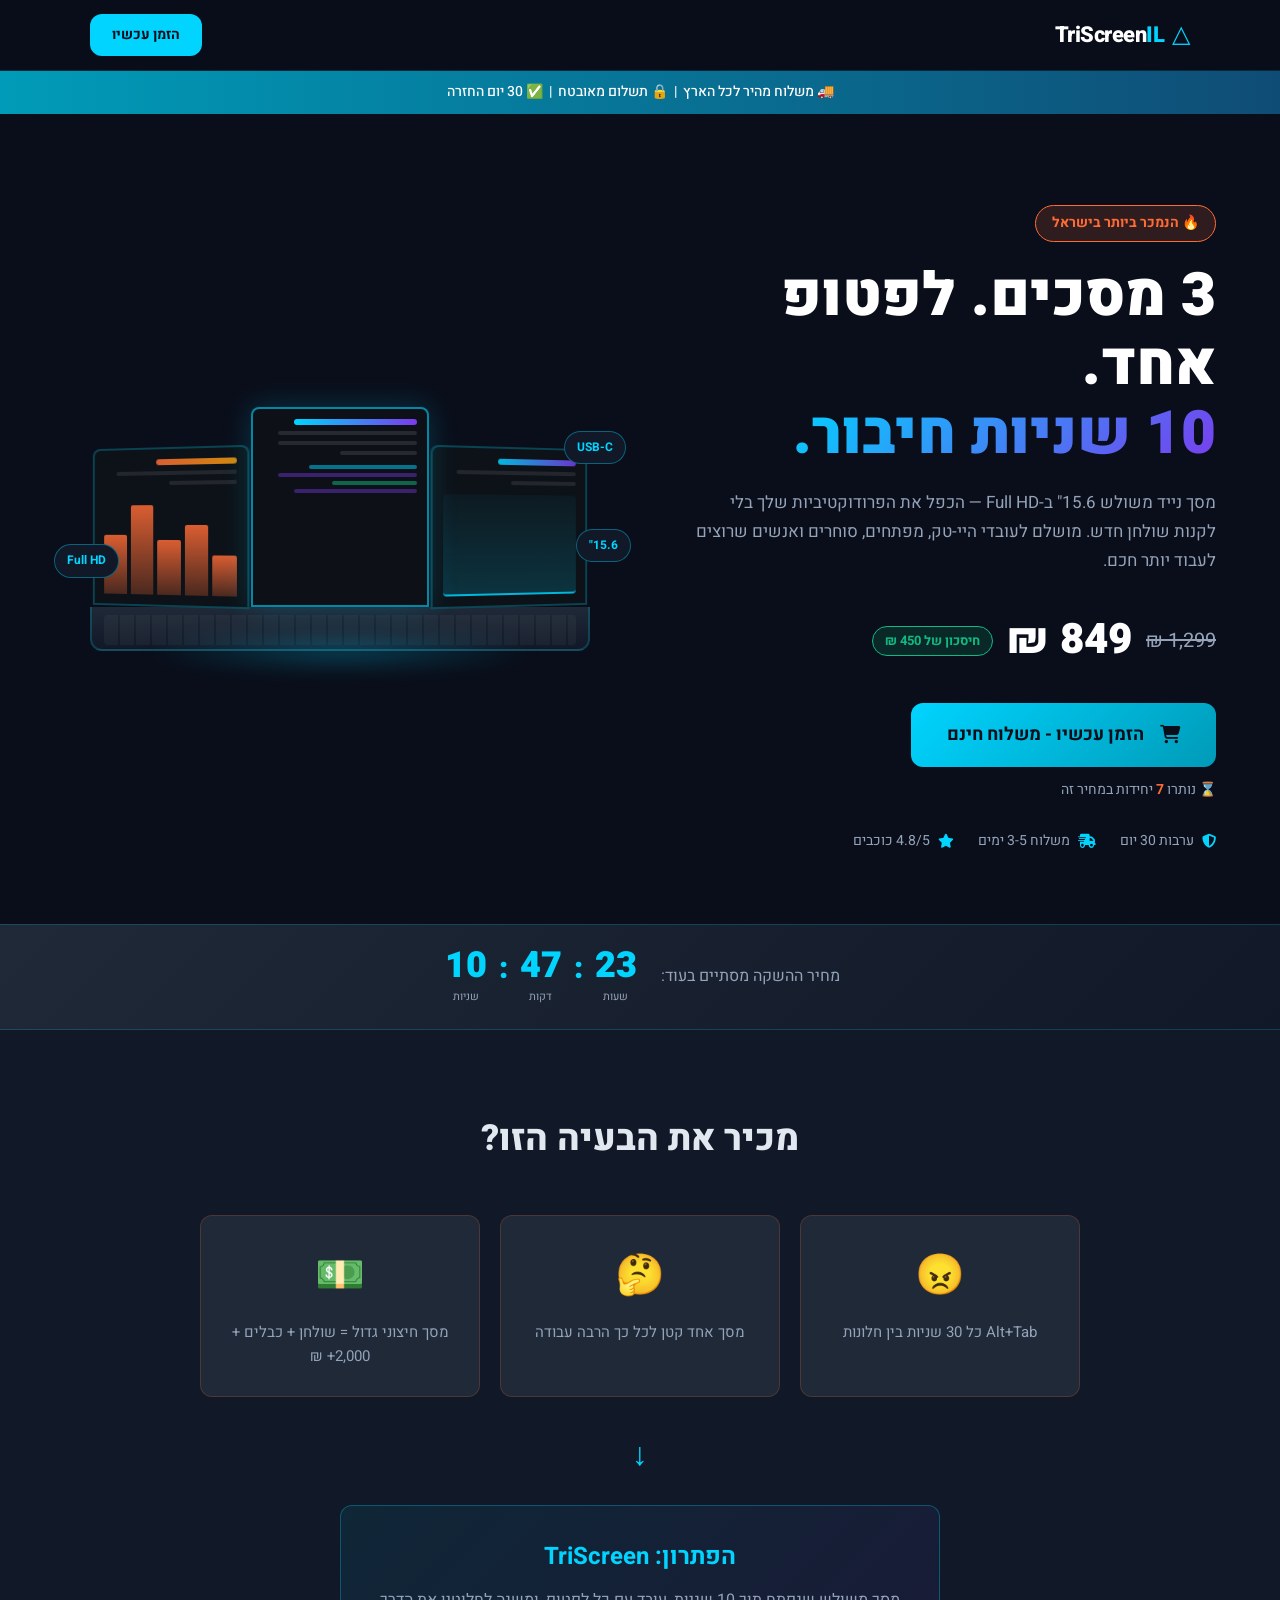
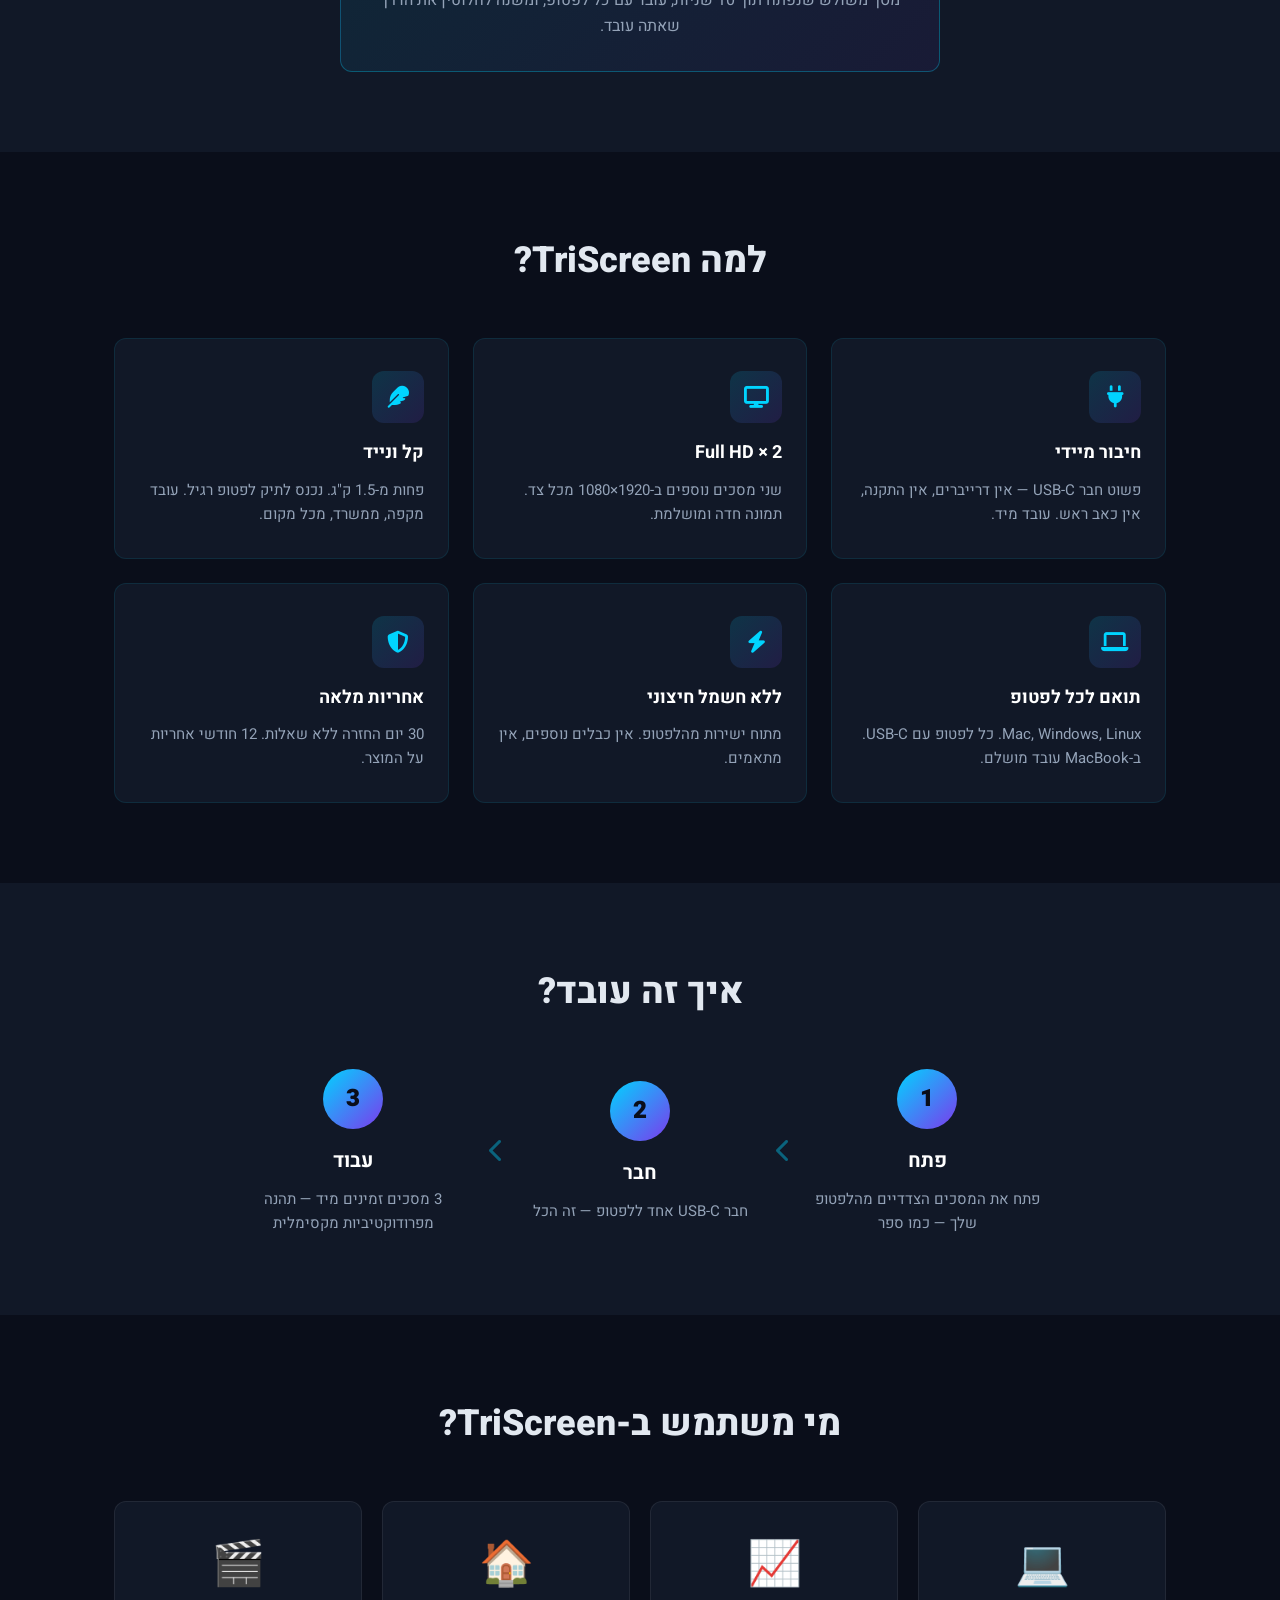
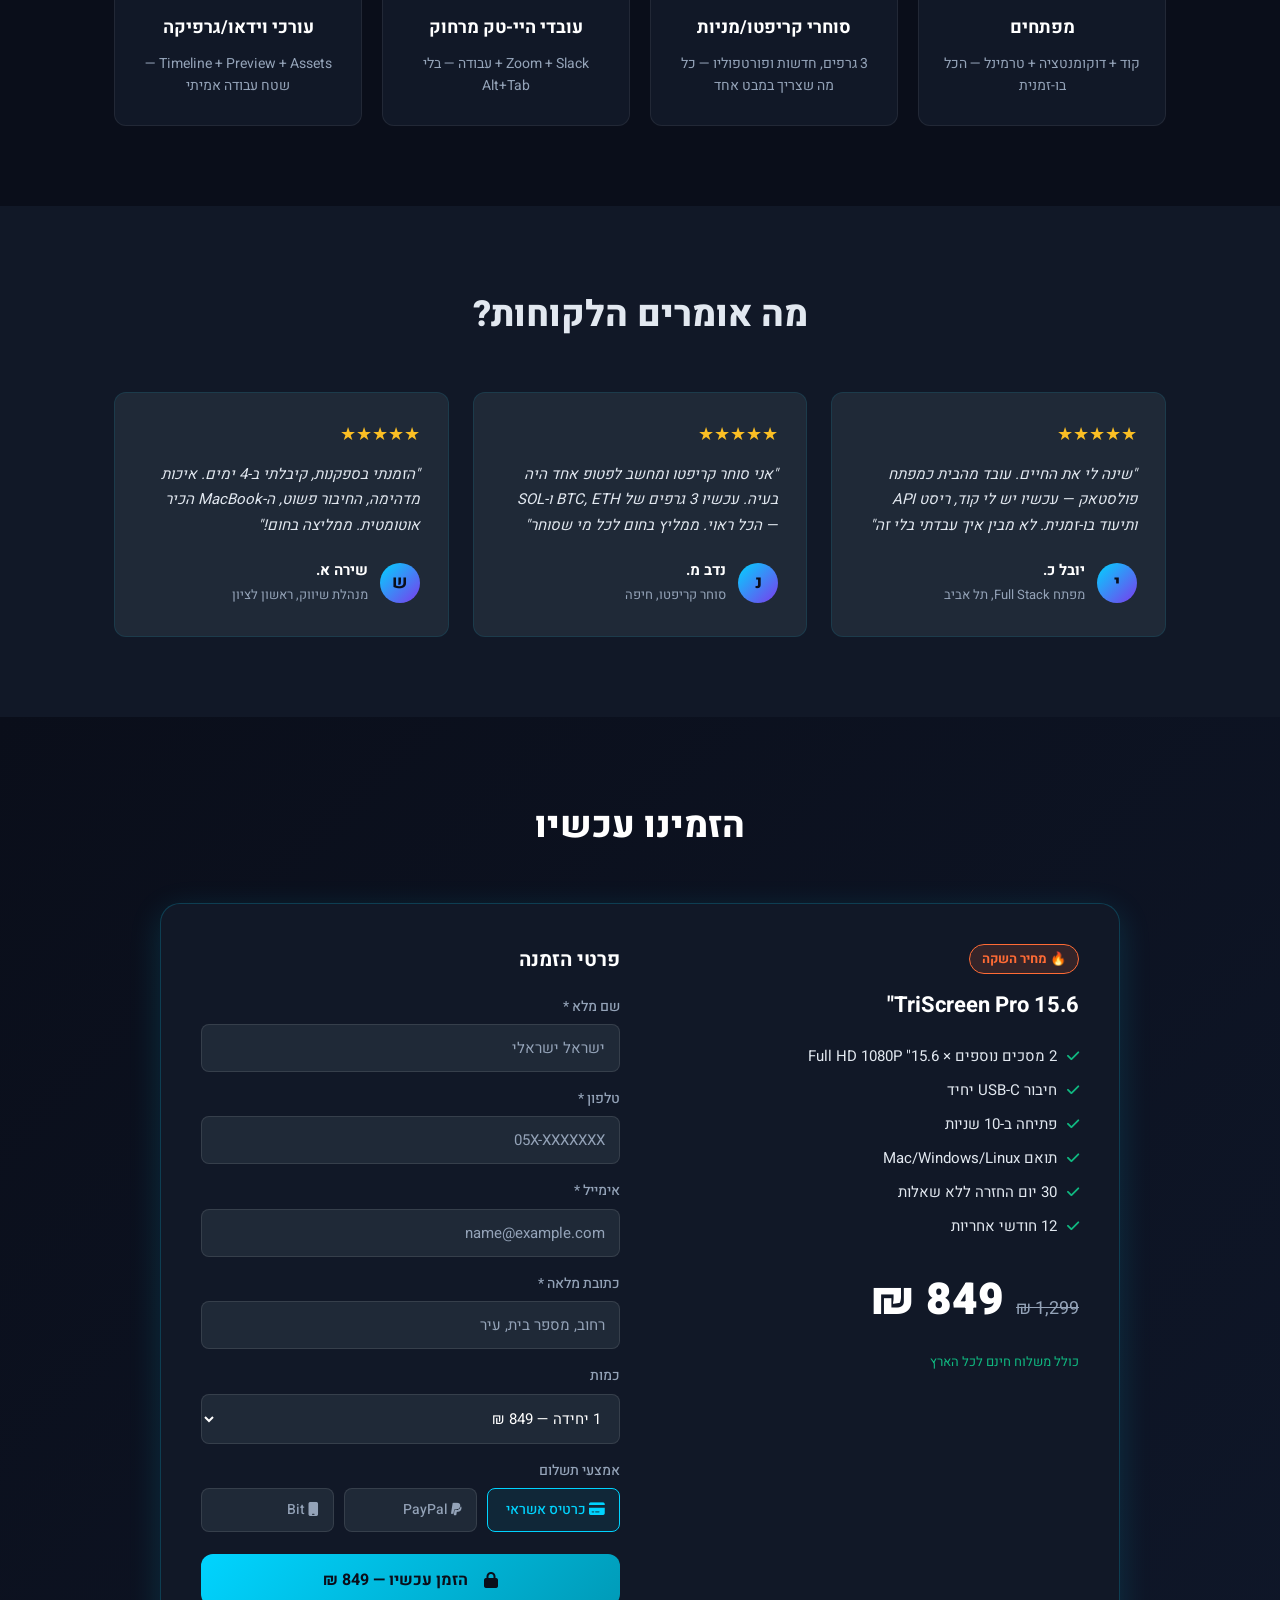
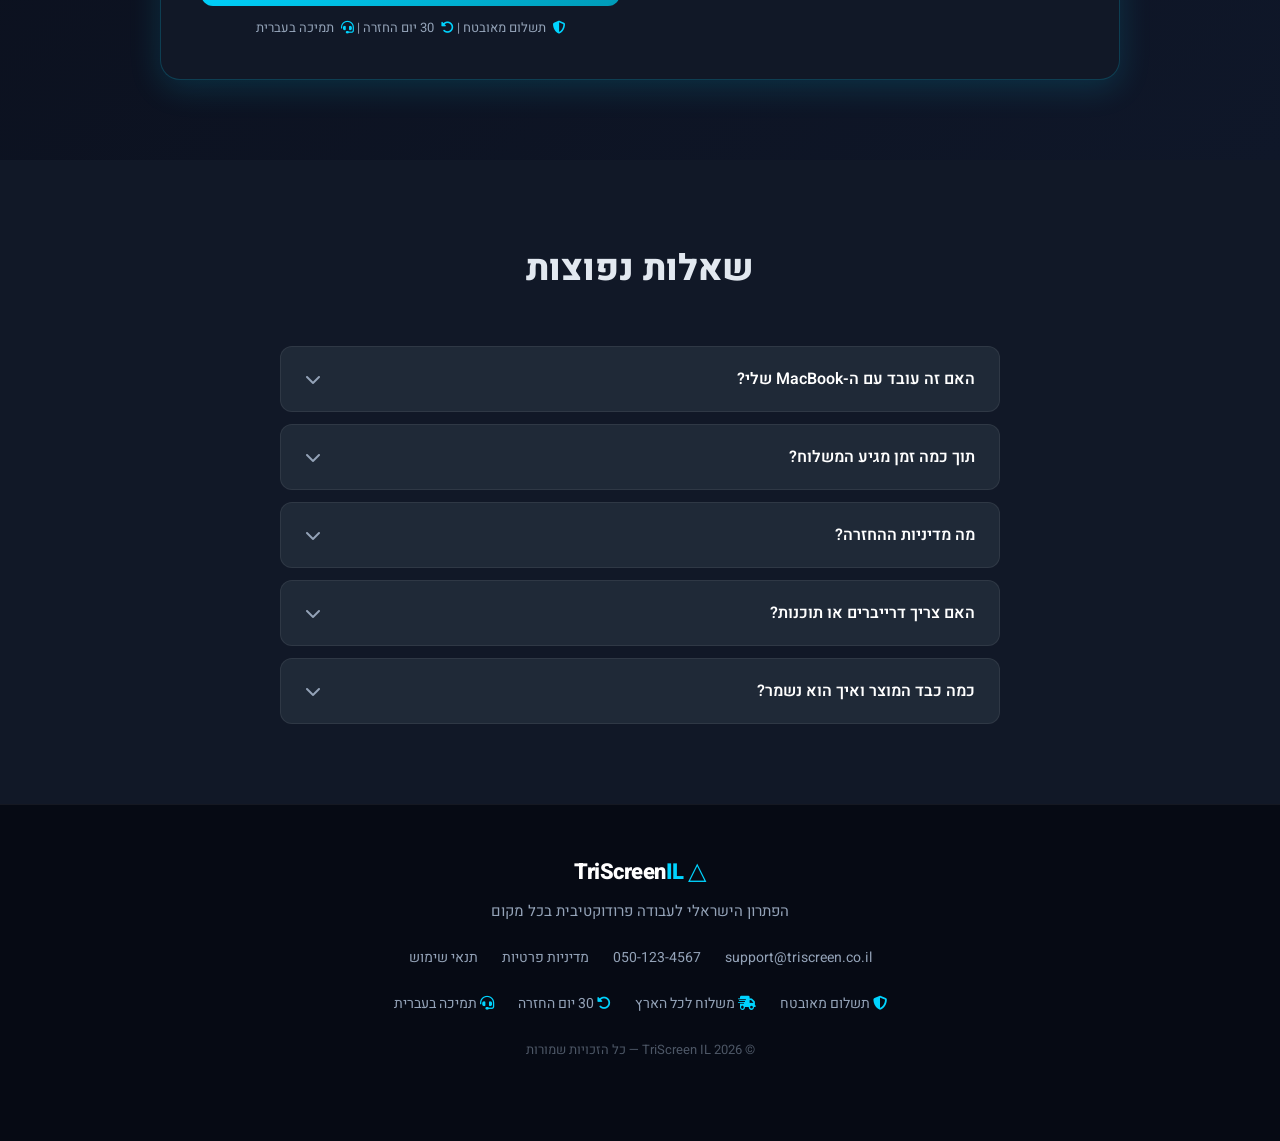
==== store.html @ 678bb95e "Add TriScreen IL - full Hebrew dropshipping store Complete RTL Hebrew landing page for Triple Screen" ====
<!DOCTYPE html>
<html lang="he" dir="rtl">

<head>
  <meta charset="UTF-8" />
  <meta name="viewport" content="width=device-width, initial-scale=1.0" />
  <title>TriScreen IL | מסך משולש נייד לעבודה</title>
  <meta name="description" content="מסך נייד משולש ללפטופ - הכפל את הפרודוקטיביות שלך. חיבור USB-C ב-10 שניות. משלוח מהיר לכל הארץ." />
  <link rel="preconnect" href="https://fonts.googleapis.com" />
  <link rel="preconnect" href="https://fonts.gstatic.com" crossorigin />
  <link href="https://fonts.googleapis.com/css2?family=Heebo:wght@300;400;500;700;800;900&display=swap" rel="stylesheet" />
  <link rel="stylesheet" href="https://cdnjs.cloudflare.com/ajax/libs/font-awesome/6.5.0/css/all.min.css" />
  <link rel="stylesheet" href="store.css" />
</head>

<body>

  <!-- STICKY HEADER -->
  <header class="site-header" id="siteHeader">
    <div class="header-inner">
      <div class="header-logo">
        <span class="logo-icon">&#9651;</span>
        <span class="logo-text">TriScreen<span class="logo-il">IL</span></span>
      </div>
      <a href="#order" class="btn btn-header">הזמן עכשיו</a>
    </div>
  </header>

  <!-- ANNOUNCEMENT BAR -->
  <div class="announcement-bar">
    <span>&#128666;</span>&nbsp;משלוח מהיר לכל הארץ &nbsp;|&nbsp; <span>&#128274;</span>&nbsp;תשלום מאובטח &nbsp;|&nbsp; <span>&#9989;</span>&nbsp;30 יום החזרה
  </div>

  <!-- HERO SECTION -->
  <section class="hero">
    <div class="hero-content">
      <div class="hero-badge">&#128293; הנמכר ביותר בישראל</div>
      <h1 class="hero-title">
        3 מסכים. לפטופ אחד.<br />
        <span class="hero-highlight">10 שניות חיבור.</span>
      </h1>
      <p class="hero-subtitle">
        מסך נייד משולש 15.6" ב-Full HD — הכפל את הפרודוקטיביות שלך בלי לקנות שולחן חדש.
        מושלם לעובדי היי-טק, מפתחים, סוחרים ואנשים שרוצים לעבוד יותר חכם.
      </p>

      <div class="hero-price-box">
        <div class="price-original">1,299 ₪</div>
        <div class="price-current">849 ₪</div>
        <div class="price-badge">חיסכון של 450 ₪</div>
      </div>

      <div class="hero-cta">
        <a href="#order" class="btn btn-primary btn-lg pulse">
          <i class="fa fa-cart-shopping"></i>&nbsp; הזמן עכשיו - משלוח חינם
        </a>
        <p class="cta-sub">&#8987; נותרו <strong id="stockCount">7</strong> יחידות במחיר זה</p>
      </div>

      <div class="hero-trust">
        <div class="trust-item"><i class="fa fa-shield-halved"></i> ערבות 30 יום</div>
        <div class="trust-item"><i class="fa fa-truck-fast"></i> משלוח 3-5 ימים</div>
        <div class="trust-item"><i class="fa fa-star"></i> 4.8/5 כוכבים</div>
      </div>
    </div>

    <div class="hero-visual">
      <div class="product-mockup">
        <div class="screen-container">
          <div class="screen screen-left">
            <div class="screen-content">
              <div class="screen-bar"></div>
              <div class="screen-line"></div>
              <div class="screen-line short"></div>
              <div class="screen-chart"></div>
            </div>
          </div>
          <div class="screen screen-center main-screen">
            <div class="screen-content">
              <div class="screen-bar main"></div>
              <div class="screen-line"></div>
              <div class="screen-line"></div>
              <div class="screen-line short"></div>
              <div class="screen-code">
                <div class="code-line c1"></div>
                <div class="code-line c2"></div>
                <div class="code-line c3"></div>
                <div class="code-line c4"></div>
              </div>
            </div>
          </div>
          <div class="screen screen-right">
            <div class="screen-content">
              <div class="screen-bar accent"></div>
              <div class="screen-line"></div>
              <div class="screen-line short"></div>
              <div class="screen-stats">
                <div class="stat-bar" style="height:40%"></div>
                <div class="stat-bar" style="height:70%"></div>
                <div class="stat-bar" style="height:55%"></div>
                <div class="stat-bar" style="height:90%"></div>
                <div class="stat-bar" style="height:60%"></div>
              </div>
            </div>
          </div>
        </div>
        <div class="laptop-base">
          <div class="laptop-keyboard"></div>
        </div>
        <div class="product-glow"></div>
      </div>
      <div class="floating-badge fb1">USB-C</div>
      <div class="floating-badge fb2">Full HD</div>
      <div class="floating-badge fb3">15.6"</div>
    </div>
  </section>

  <!-- COUNTDOWN TIMER -->
  <div class="countdown-banner">
    <div class="countdown-inner">
      <span class="countdown-label">מחיר ההשקה מסתיים בעוד:</span>
      <div class="countdown-timer">
        <div class="time-block"><span id="cdHours">23</span><small>שעות</small></div>
        <div class="time-sep">:</div>
        <div class="time-block"><span id="cdMinutes">47</span><small>דקות</small></div>
        <div class="time-sep">:</div>
        <div class="time-block"><span id="cdSeconds">12</span><small>שניות</small></div>
      </div>
    </div>
  </div>

  <!-- PROBLEM / SOLUTION -->
  <section class="problem-section">
    <div class="container">
      <h2 class="section-title">מכיר את הבעיה הזו?</h2>
      <div class="problems-grid">
        <div class="problem-card">
          <div class="problem-icon">&#128544;</div>
          <p>Alt+Tab כל 30 שניות בין חלונות</p>
        </div>
        <div class="problem-card">
          <div class="problem-icon">&#129300;</div>
          <p>מסך אחד קטן לכל כך הרבה עבודה</p>
        </div>
        <div class="problem-card">
          <div class="problem-icon">&#128181;</div>
          <p>מסך חיצוני גדול = שולחן + כבלים + 2,000+ ₪</p>
        </div>
      </div>
      <div class="solution-arrow">&#8595;</div>
      <div class="solution-box">
        <h3>הפתרון: TriScreen</h3>
        <p>מסך משולש שנפתח תוך 10 שניות, עובד עם כל לפטופ, ומשנה לחלוטין את הדרך שאתה עובד.</p>
      </div>
    </div>
  </section>

  <!-- FEATURES -->
  <section class="features-section">
    <div class="container">
      <h2 class="section-title">למה TriScreen?</h2>
      <div class="features-grid">

        <div class="feature-card">
          <div class="feature-icon"><i class="fa fa-plug"></i></div>
          <h3>חיבור מיידי</h3>
          <p>פשוט חבר USB-C — אין דרייברים, אין התקנה, אין כאב ראש. עובד מיד.</p>
        </div>

        <div class="feature-card">
          <div class="feature-icon"><i class="fa fa-display"></i></div>
          <h3>Full HD × 2</h3>
          <p>שני מסכים נוספים ב-1920×1080 מכל צד. תמונה חדה ומושלמת.</p>
        </div>

        <div class="feature-card">
          <div class="feature-icon"><i class="fa fa-feather"></i></div>
          <h3>קל ונייד</h3>
          <p>פחות מ-1.5 ק"ג. נכנס לתיק לפטופ רגיל. עובד מקפה, ממשרד, מכל מקום.</p>
        </div>

        <div class="feature-card">
          <div class="feature-icon"><i class="fa fa-laptop"></i></div>
          <h3>תואם לכל לפטופ</h3>
          <p>Mac, Windows, Linux. כל לפטופ עם USB-C. ב-MacBook עובד מושלם.</p>
        </div>

        <div class="feature-card">
          <div class="feature-icon"><i class="fa fa-bolt"></i></div>
          <h3>ללא חשמל חיצוני</h3>
          <p>מתוח ישירות מהלפטופ. אין כבלים נוספים, אין מתאמים.</p>
        </div>

        <div class="feature-card">
          <div class="feature-icon"><i class="fa fa-shield-halved"></i></div>
          <h3>אחריות מלאה</h3>
          <p>30 יום החזרה ללא שאלות. 12 חודשי אחריות על המוצר.</p>
        </div>

      </div>
    </div>
  </section>

  <!-- HOW IT WORKS -->
  <section class="how-section">
    <div class="container">
      <h2 class="section-title">איך זה עובד?</h2>
      <div class="steps-row">
        <div class="step">
          <div class="step-number">1</div>
          <h3>פתח</h3>
          <p>פתח את המסכים הצדדיים מהלפטופ שלך — כמו ספר</p>
        </div>
        <div class="step-arrow"><i class="fa fa-chevron-left"></i></div>
        <div class="step">
          <div class="step-number">2</div>
          <h3>חבר</h3>
          <p>חבר USB-C אחד ללפטופ — זה הכל</p>
        </div>
        <div class="step-arrow"><i class="fa fa-chevron-left"></i></div>
        <div class="step">
          <div class="step-number">3</div>
          <h3>עבוד</h3>
          <p>3 מסכים זמינים מיד — תהנה מפרודוקטיביות מקסימלית</p>
        </div>
      </div>
    </div>
  </section>

  <!-- USE CASES -->
  <section class="usecases-section">
    <div class="container">
      <h2 class="section-title">מי משתמש ב-TriScreen?</h2>
      <div class="usecases-grid">
        <div class="usecase-card">
          <div class="usecase-emoji">&#128187;</div>
          <h3>מפתחים</h3>
          <p>קוד + דוקומנטציה + טרמינל — הכל בו-זמנית</p>
        </div>
        <div class="usecase-card">
          <div class="usecase-emoji">&#128200;</div>
          <h3>סוחרי קריפטו/מניות</h3>
          <p>3 גרפים, חדשות ופורטפוליו — כל מה שצריך במבט אחד</p>
        </div>
        <div class="usecase-card">
          <div class="usecase-emoji">&#127968;</div>
          <h3>עובדי היי-טק מרחוק</h3>
          <p>Zoom + Slack + עבודה — בלי Alt+Tab</p>
        </div>
        <div class="usecase-card">
          <div class="usecase-emoji">&#127916;</div>
          <h3>עורכי וידאו/גרפיקה</h3>
          <p>Timeline + Preview + Assets — שטח עבודה אמיתי</p>
        </div>
      </div>
    </div>
  </section>

  <!-- REVIEWS -->
  <section class="reviews-section">
    <div class="container">
      <h2 class="section-title">מה אומרים הלקוחות?</h2>
      <div class="reviews-grid">

        <div class="review-card">
          <div class="review-stars">&#9733;&#9733;&#9733;&#9733;&#9733;</div>
          <p class="review-text">"שינה לי את החיים. עובד מהבית כמפתח פולסטאק — עכשיו יש לי קוד, ריסט API ותיעוד בו-זמנית. לא מבין איך עבדתי בלי זה"</p>
          <div class="review-author">
            <div class="review-avatar">י</div>
            <div>
              <strong>יובל כ.</strong>
              <span>מפתח Full Stack, תל אביב</span>
            </div>
          </div>
        </div>

        <div class="review-card">
          <div class="review-stars">&#9733;&#9733;&#9733;&#9733;&#9733;</div>
          <p class="review-text">"אני סוחר קריפטו ומחשב לפטופ אחד היה בעיה. עכשיו 3 גרפים של BTC, ETH ו-SOL — הכל ראוי. ממליץ בחום לכל מי שסוחר"</p>
          <div class="review-author">
            <div class="review-avatar">נ</div>
            <div>
              <strong>נדב מ.</strong>
              <span>סוחר קריפטו, חיפה</span>
            </div>
          </div>
        </div>

        <div class="review-card">
          <div class="review-stars">&#9733;&#9733;&#9733;&#9733;&#9733;</div>
          <p class="review-text">"הזמנתי בספקנות, קיבלתי ב-4 ימים. איכות מדהימה, החיבור פשוט, ה-MacBook הכיר אוטומטית. ממליצה בחום!"</p>
          <div class="review-author">
            <div class="review-avatar">ש</div>
            <div>
              <strong>שירה א.</strong>
              <span>מנהלת שיווק, ראשון לציון</span>
            </div>
          </div>
        </div>

      </div>
    </div>
  </section>

  <!-- ORDER SECTION -->
  <section class="order-section" id="order">
    <div class="container">
      <h2 class="section-title light">הזמינו עכשיו</h2>

      <div class="order-box">
        <div class="order-product-info">
          <div class="order-badge">&#128293; מחיר השקה</div>
          <h3>TriScreen Pro 15.6"</h3>
          <ul class="order-features-list">
            <li><i class="fa fa-check"></i> 2 מסכים נוספים × 15.6" Full HD 1080P</li>
            <li><i class="fa fa-check"></i> חיבור USB-C יחיד</li>
            <li><i class="fa fa-check"></i> פתיחה ב-10 שניות</li>
            <li><i class="fa fa-check"></i> תואם Mac/Windows/Linux</li>
            <li><i class="fa fa-check"></i> 30 יום החזרה ללא שאלות</li>
            <li><i class="fa fa-check"></i> 12 חודשי אחריות</li>
          </ul>
          <div class="order-pricing">
            <div class="order-price-old">1,299 ₪</div>
            <div class="order-price-new">849 ₪</div>
            <div class="order-price-note">כולל משלוח חינם לכל הארץ</div>
          </div>
        </div>

        <form class="order-form" id="orderForm" onsubmit="submitOrder(event)">
          <h3>פרטי הזמנה</h3>

          <div class="form-group">
            <label>שם מלא *</label>
            <input type="text" id="fullName" placeholder="ישראל ישראלי" required />
          </div>

          <div class="form-group">
            <label>טלפון *</label>
            <input type="tel" id="phone" placeholder="05X-XXXXXXX" required />
          </div>

          <div class="form-group">
            <label>אימייל *</label>
            <input type="email" id="email" placeholder="name@example.com" required />
          </div>

          <div class="form-group">
            <label>כתובת מלאה *</label>
            <input type="text" id="address" placeholder="רחוב, מספר בית, עיר" required />
          </div>

          <div class="form-group">
            <label>כמות</label>
            <select id="quantity">
              <option value="1">1 יחידה — 849 ₪</option>
              <option value="2">2 יחידות — 1,598 ₪ (חיסכון נוסף!)</option>
            </select>
          </div>

          <div class="form-group">
            <label>אמצעי תשלום</label>
            <div class="payment-options">
              <label class="pay-option">
                <input type="radio" name="payment" value="card" checked />
                <i class="fa fa-credit-card"></i> כרטיס אשראי
              </label>
              <label class="pay-option">
                <input type="radio" name="payment" value="paypal" />
                <i class="fa-brands fa-paypal"></i> PayPal
              </label>
              <label class="pay-option">
                <input type="radio" name="payment" value="bit" />
                <i class="fa fa-mobile"></i> Bit
              </label>
            </div>
          </div>

          <button type="submit" class="btn btn-primary btn-full pulse">
            <i class="fa fa-lock"></i>&nbsp; הזמן עכשיו — 849 ₪
          </button>

          <p class="form-note">
            <i class="fa fa-shield-halved"></i> תשלום מאובטח |
            <i class="fa fa-rotate-left"></i> 30 יום החזרה |
            <i class="fa fa-headset"></i> תמיכה בעברית
          </p>
        </form>
      </div>
    </div>
  </section>

  <!-- SUCCESS MODAL -->
  <div class="modal-overlay" id="successModal">
    <div class="modal-box">
      <div class="modal-icon">&#10003;</div>
      <h2>ההזמנה התקבלה!</h2>
      <p>תודה! נחזור אליך תוך שעה לאישור ותיאום משלוח.</p>
      <button class="btn btn-primary" onclick="closeModal()">סגור</button>
    </div>
  </div>

  <!-- FAQ -->
  <section class="faq-section">
    <div class="container">
      <h2 class="section-title">שאלות נפוצות</h2>
      <div class="faq-list">

        <div class="faq-item">
          <button class="faq-question" onclick="toggleFaq(this)">
            האם זה עובד עם ה-MacBook שלי?
            <i class="fa fa-chevron-down"></i>
          </button>
          <div class="faq-answer">
            <p>כן! TriScreen עובד עם כל MacBook Pro/Air שיש לו חיבור USB-C/Thunderbolt. macOS מכיר אוטומטית ואין צורך בהתקנה.</p>
          </div>
        </div>

        <div class="faq-item">
          <button class="faq-question" onclick="toggleFaq(this)">
            תוך כמה זמן מגיע המשלוח?
            <i class="fa fa-chevron-down"></i>
          </button>
          <div class="faq-answer">
            <p>משלוח מהיר 3-5 ימי עסקים לכל הארץ. תקבל SMS עם מספר מעקב תוך 24 שעות מאישור ההזמנה.</p>
          </div>
        </div>

        <div class="faq-item">
          <button class="faq-question" onclick="toggleFaq(this)">
            מה מדיניות ההחזרה?
            <i class="fa fa-chevron-down"></i>
          </button>
          <div class="faq-answer">
            <p>30 יום החזרה מלאה ללא שאלות. אם לא מרוצה — תחזיר את המוצר ותקבל החזר כספי מלא.</p>
          </div>
        </div>

        <div class="faq-item">
          <button class="faq-question" onclick="toggleFaq(this)">
            האם צריך דרייברים או תוכנות?
            <i class="fa fa-chevron-down"></i>
          </button>
          <div class="faq-answer">
            <p>בכלל לא. חבר את ה-USB-C וסיימת. Windows, Mac ו-Linux מכירים אוטומטית.</p>
          </div>
        </div>

        <div class="faq-item">
          <button class="faq-question" onclick="toggleFaq(this)">
            כמה כבד המוצר ואיך הוא נשמר?
            <i class="fa fa-chevron-down"></i>
          </button>
          <div class="faq-answer">
            <p>המשקל הוא כ-1.3 ק"ג בלבד. הוא מתקפל דק ונכנס בקלות לתיק לפטופ רגיל. מגיע עם נרתיק הגנה.</p>
          </div>
        </div>

      </div>
    </div>
  </section>

  <!-- FOOTER -->
  <footer class="site-footer">
    <div class="container">
      <div class="footer-top">
        <div class="footer-logo">
          <span class="logo-icon">&#9651;</span>
          <span class="logo-text">TriScreen<span class="logo-il">IL</span></span>
        </div>
        <p>הפתרון הישראלי לעבודה פרודוקטיבית בכל מקום</p>
      </div>
      <div class="footer-links">
        <a href="mailto:support@triscreen.co.il">support@triscreen.co.il</a>
        <a href="tel:+972501234567">050-123-4567</a>
        <a href="#">מדיניות פרטיות</a>
        <a href="#">תנאי שימוש</a>
      </div>
      <div class="footer-trust">
        <span><i class="fa fa-shield-halved"></i> תשלום מאובטח</span>
        <span><i class="fa fa-truck-fast"></i> משלוח לכל הארץ</span>
        <span><i class="fa fa-rotate-left"></i> 30 יום החזרה</span>
        <span><i class="fa fa-headset"></i> תמיכה בעברית</span>
      </div>
      <p class="footer-copy">© 2026 TriScreen IL — כל הזכויות שמורות</p>
    </div>
  </footer>

  <!-- STICKY MOBILE CTA -->
  <div class="mobile-sticky-cta">
    <a href="#order" class="btn btn-primary btn-full">
      <i class="fa fa-cart-shopping"></i>&nbsp; הזמן עכשיו — 849 ₪
    </a>
  </div>

  <script src="store.js"></script>
</body>
</html>
---- store.css ----
/* =====================================================
   TriScreen IL - Store Stylesheet
   RTL Hebrew E-commerce Landing Page
   ===================================================== */

*, *::before, *::after { box-sizing: border-box; margin: 0; padding: 0; }

:root {
  --primary: #00d4ff;
  --primary-dark: #009bb8;
  --accent: #ff6b35;
  --dark: #0a0e1a;
  --dark2: #111827;
  --dark3: #1f2937;
  --text: #e2e8f0;
  --text-muted: #94a3b8;
  --white: #ffffff;
  --success: #10b981;
  --radius: 12px;
  --shadow: 0 8px 32px rgba(0,212,255,0.15);
}

html { scroll-behavior: smooth; }

body {
  font-family: 'Heebo', sans-serif;
  background: var(--dark);
  color: var(--text);
  direction: rtl;
  text-align: right;
  line-height: 1.6;
}

/* ===== BUTTONS ===== */
.btn {
  display: inline-flex;
  align-items: center;
  gap: 8px;
  padding: 14px 28px;
  border-radius: var(--radius);
  font-family: 'Heebo', sans-serif;
  font-weight: 700;
  font-size: 16px;
  text-decoration: none;
  border: none;
  cursor: pointer;
  transition: all 0.2s ease;
}
.btn-primary {
  background: linear-gradient(135deg, var(--primary), var(--primary-dark));
  color: var(--dark);
}
.btn-primary:hover { transform: translateY(-2px); box-shadow: 0 8px 24px rgba(0,212,255,0.4); }
.btn-header { background: var(--primary); color: var(--dark); padding: 10px 22px; font-size: 14px; }
.btn-lg { padding: 18px 36px; font-size: 18px; }
.btn-full { width: 100%; justify-content: center; }
.pulse { animation: pulse 2s infinite; }
@keyframes pulse {
  0%, 100% { box-shadow: 0 0 0 0 rgba(0,212,255,0.5); }
  50% { box-shadow: 0 0 0 14px rgba(0,212,255,0); }
}

/* ===== LAYOUT ===== */
.container { max-width: 1100px; margin: 0 auto; padding: 0 24px; }
.section-title {
  text-align: center;
  font-size: clamp(26px, 4vw, 36px);
  font-weight: 800;
  margin-bottom: 48px;
}
.section-title.light { color: var(--white); }

/* ===== ANNOUNCEMENT BAR ===== */
.announcement-bar {
  background: linear-gradient(90deg, var(--primary-dark), #0f4c75);
  color: var(--white);
  text-align: center;
  padding: 10px 16px;
  font-size: 14px;
  font-weight: 500;
}

/* ===== HEADER ===== */
.site-header {
  position: sticky;
  top: 0;
  z-index: 100;
  background: rgba(10,14,26,0.95);
  backdrop-filter: blur(10px);
  border-bottom: 1px solid rgba(0,212,255,0.15);
  padding: 14px 24px;
}
.header-inner {
  max-width: 1100px;
  margin: 0 auto;
  display: flex;
  align-items: center;
  justify-content: space-between;
}
.header-logo { display: flex; align-items: center; gap: 8px; }
.logo-icon { color: var(--primary); font-size: 24px; }
.logo-text { font-size: 22px; font-weight: 800; color: var(--white); letter-spacing: -0.5px; }
.logo-il { color: var(--primary); }

/* ===== HERO ===== */
.hero {
  min-height: 90vh;
  display: flex;
  align-items: center;
  gap: 48px;
  padding: 80px 24px 60px;
  max-width: 1200px;
  margin: 0 auto;
  flex-wrap: wrap;
}
.hero-content { flex: 1; min-width: 300px; }
.hero-badge {
  display: inline-block;
  background: rgba(255,107,53,0.15);
  border: 1px solid var(--accent);
  color: var(--accent);
  padding: 6px 16px;
  border-radius: 50px;
  font-size: 14px;
  font-weight: 700;
  margin-bottom: 20px;
}
.hero-title {
  font-size: clamp(36px, 5vw, 60px);
  font-weight: 900;
  line-height: 1.15;
  color: var(--white);
  margin-bottom: 20px;
}
.hero-highlight {
  background: linear-gradient(135deg, var(--primary), #7c3aed);
  -webkit-background-clip: text;
  -webkit-text-fill-color: transparent;
  background-clip: text;
}
.hero-subtitle {
  font-size: 17px;
  color: var(--text-muted);
  max-width: 520px;
  margin-bottom: 32px;
  line-height: 1.7;
}
.hero-price-box {
  display: flex;
  align-items: center;
  gap: 14px;
  margin-bottom: 28px;
  flex-wrap: wrap;
}
.price-original {
  font-size: 20px;
  color: var(--text-muted);
  text-decoration: line-through;
}
.price-current {
  font-size: 42px;
  font-weight: 900;
  color: var(--white);
}
.price-badge {
  background: rgba(16,185,129,0.15);
  border: 1px solid var(--success);
  color: var(--success);
  padding: 4px 12px;
  border-radius: 50px;
  font-size: 13px;
  font-weight: 700;
}
.hero-cta { margin-bottom: 28px; }
.cta-sub { margin-top: 12px; color: var(--text-muted); font-size: 14px; }
.cta-sub strong { color: var(--accent); }
.hero-trust {
  display: flex;
  gap: 24px;
  flex-wrap: wrap;
}
.trust-item {
  display: flex;
  align-items: center;
  gap: 8px;
  font-size: 14px;
  color: var(--text-muted);
}
.trust-item i { color: var(--primary); }

/* ===== PRODUCT MOCKUP ===== */
.hero-visual {
  flex: 1;
  min-width: 300px;
  position: relative;
  display: flex;
  justify-content: center;
  align-items: center;
}
.product-mockup {
  position: relative;
  width: 100%;
  max-width: 500px;
}
.screen-container {
  display: flex;
  align-items: flex-end;
  gap: 3px;
  margin-bottom: 0;
}
.screen {
  border-radius: 8px 8px 0 0;
  overflow: hidden;
  border: 2px solid rgba(0,212,255,0.3);
  background: #0d1117;
  position: relative;
}
.screen-left, .screen-right {
  width: 32%;
  height: 160px;
  transform: perspective(400px) rotateY(8deg);
  opacity: 0.85;
}
.screen-right { transform: perspective(400px) rotateY(-8deg); }
.screen-center {
  width: 36%;
  height: 200px;
  border-color: rgba(0,212,255,0.6);
  z-index: 2;
  box-shadow: 0 0 30px rgba(0,212,255,0.2);
}
.screen-content { padding: 10px; height: 100%; display: flex; flex-direction: column; gap: 6px; }
.screen-bar {
  height: 6px;
  border-radius: 3px;
  background: linear-gradient(90deg, var(--primary), #7c3aed);
  width: 60%;
}
.screen-bar.main { width: 80%; }
.screen-bar.accent { background: linear-gradient(90deg, var(--accent), #f59e0b); }
.screen-line {
  height: 4px;
  background: rgba(255,255,255,0.1);
  border-radius: 2px;
  width: 90%;
}
.screen-line.short { width: 50%; }
.screen-chart {
  flex: 1;
  background: linear-gradient(180deg, rgba(0,212,255,0.05) 0%, rgba(0,212,255,0.2) 100%);
  border-radius: 4px;
  border-bottom: 2px solid var(--primary);
  margin-top: 4px;
}
.screen-code { flex: 1; display: flex; flex-direction: column; gap: 4px; padding-top: 4px; }
.code-line {
  height: 4px;
  border-radius: 2px;
  background: rgba(124,58,237,0.4);
}
.code-line.c1 { width: 70%; background: rgba(0,212,255,0.5); }
.code-line.c2 { width: 90%; }
.code-line.c3 { width: 55%; background: rgba(16,185,129,0.5); }
.code-line.c4 { width: 80%; }
.screen-stats {
  flex: 1;
  display: flex;
  align-items: flex-end;
  gap: 4px;
  padding-top: 4px;
}
.stat-bar {
  flex: 1;
  background: linear-gradient(180deg, var(--accent), rgba(255,107,53,0.3));
  border-radius: 2px 2px 0 0;
}
.laptop-base {
  background: linear-gradient(180deg, #1f2937, #111827);
  border-radius: 0 0 12px 12px;
  padding: 8px 12px 4px;
  border: 2px solid rgba(0,212,255,0.2);
  border-top: none;
}
.laptop-keyboard {
  height: 30px;
  background: repeating-linear-gradient(
    90deg,
    rgba(255,255,255,0.04) 0px, rgba(255,255,255,0.04) 14px,
    transparent 14px, transparent 16px
  );
  border-radius: 4px;
}
.product-glow {
  position: absolute;
  bottom: -20px;
  left: 50%;
  transform: translateX(-50%);
  width: 80%;
  height: 40px;
  background: radial-gradient(ellipse, rgba(0,212,255,0.3), transparent 70%);
  filter: blur(10px);
}
.floating-badge {
  position: absolute;
  background: var(--dark2);
  border: 1px solid rgba(0,212,255,0.4);
  color: var(--primary);
  padding: 6px 12px;
  border-radius: 50px;
  font-size: 12px;
  font-weight: 700;
  animation: float 3s ease-in-out infinite;
}
.fb1 { top: 10%; right: -10px; animation-delay: 0s; }
.fb2 { bottom: 30%; left: -10px; animation-delay: 1s; }
.fb3 { top: 50%; right: -15px; animation-delay: 2s; }
@keyframes float {
  0%, 100% { transform: translateY(0); }
  50% { transform: translateY(-8px); }
}

/* ===== COUNTDOWN ===== */
.countdown-banner {
  background: linear-gradient(135deg, #1f2937, #111827);
  border-top: 1px solid rgba(0,212,255,0.2);
  border-bottom: 1px solid rgba(0,212,255,0.2);
  padding: 20px 24px;
  text-align: center;
}
.countdown-inner { display: flex; align-items: center; justify-content: center; gap: 20px; flex-wrap: wrap; }
.countdown-label { font-size: 16px; color: var(--text-muted); }
.countdown-timer { display: flex; align-items: center; gap: 8px; }
.time-block { display: flex; flex-direction: column; align-items: center; }
.time-block span {
  font-size: 36px;
  font-weight: 900;
  color: var(--primary);
  line-height: 1;
  min-width: 50px;
  text-align: center;
}
.time-block small { font-size: 11px; color: var(--text-muted); margin-top: 4px; }
.time-sep { font-size: 30px; font-weight: 900; color: var(--primary); margin-bottom: 16px; }

/* ===== PROBLEM SECTION ===== */
.problem-section {
  padding: 80px 24px;
  background: var(--dark2);
}
.problems-grid {
  display: flex;
  gap: 20px;
  justify-content: center;
  flex-wrap: wrap;
  margin-bottom: 32px;
}
.problem-card {
  background: var(--dark3);
  border: 1px solid rgba(255,107,53,0.2);
  border-radius: var(--radius);
  padding: 28px 20px;
  text-align: center;
  max-width: 280px;
  flex: 1;
}
.problem-icon { font-size: 40px; margin-bottom: 12px; }
.problem-card p { color: var(--text-muted); font-size: 15px; }
.solution-arrow { text-align: center; font-size: 32px; color: var(--primary); margin-bottom: 24px; }
.solution-box {
  max-width: 600px;
  margin: 0 auto;
  background: linear-gradient(135deg, rgba(0,212,255,0.08), rgba(124,58,237,0.08));
  border: 1px solid rgba(0,212,255,0.3);
  border-radius: var(--radius);
  padding: 32px;
  text-align: center;
}
.solution-box h3 { font-size: 24px; color: var(--primary); margin-bottom: 12px; }
.solution-box p { color: var(--text-muted); font-size: 16px; }

/* ===== FEATURES ===== */
.features-section { padding: 80px 24px; }
.features-grid {
  display: grid;
  grid-template-columns: repeat(auto-fit, minmax(280px, 1fr));
  gap: 24px;
}
.feature-card {
  background: var(--dark2);
  border: 1px solid rgba(0,212,255,0.1);
  border-radius: var(--radius);
  padding: 32px 24px;
  transition: all 0.3s ease;
}
.feature-card:hover {
  border-color: rgba(0,212,255,0.4);
  transform: translateY(-4px);
  box-shadow: var(--shadow);
}
.feature-icon {
  width: 52px;
  height: 52px;
  background: linear-gradient(135deg, rgba(0,212,255,0.15), rgba(124,58,237,0.15));
  border-radius: 12px;
  display: flex;
  align-items: center;
  justify-content: center;
  margin-bottom: 16px;
}
.feature-icon i { font-size: 22px; color: var(--primary); }
.feature-card h3 { font-size: 18px; color: var(--white); margin-bottom: 10px; }
.feature-card p { color: var(--text-muted); font-size: 15px; line-height: 1.6; }

/* ===== HOW IT WORKS ===== */
.how-section {
  padding: 80px 24px;
  background: var(--dark2);
}
.steps-row {
  display: flex;
  align-items: center;
  justify-content: center;
  gap: 16px;
  flex-wrap: wrap;
}
.step {
  text-align: center;
  max-width: 240px;
  flex: 1;
}
.step-number {
  width: 60px;
  height: 60px;
  background: linear-gradient(135deg, var(--primary), #7c3aed);
  border-radius: 50%;
  display: flex;
  align-items: center;
  justify-content: center;
  font-size: 24px;
  font-weight: 900;
  color: var(--dark);
  margin: 0 auto 16px;
}
.step h3 { font-size: 20px; color: var(--white); margin-bottom: 10px; }
.step p { color: var(--text-muted); font-size: 15px; }
.step-arrow { font-size: 24px; color: rgba(0,212,255,0.4); }

/* ===== USE CASES ===== */
.usecases-section { padding: 80px 24px; }
.usecases-grid {
  display: grid;
  grid-template-columns: repeat(auto-fit, minmax(220px, 1fr));
  gap: 20px;
}
.usecase-card {
  background: var(--dark2);
  border: 1px solid rgba(255,255,255,0.07);
  border-radius: var(--radius);
  padding: 28px 20px;
  text-align: center;
  transition: all 0.3s;
}
.usecase-card:hover {
  border-color: rgba(0,212,255,0.3);
  transform: translateY(-4px);
}
.usecase-emoji { font-size: 44px; margin-bottom: 14px; }
.usecase-card h3 { font-size: 18px; color: var(--white); margin-bottom: 10px; }
.usecase-card p { color: var(--text-muted); font-size: 14px; }

/* ===== REVIEWS ===== */
.reviews-section {
  padding: 80px 24px;
  background: var(--dark2);
}
.reviews-grid {
  display: grid;
  grid-template-columns: repeat(auto-fit, minmax(280px, 1fr));
  gap: 24px;
}
.review-card {
  background: var(--dark3);
  border: 1px solid rgba(0,212,255,0.1);
  border-radius: var(--radius);
  padding: 28px;
}
.review-stars { font-size: 18px; color: #fbbf24; margin-bottom: 12px; }
.review-text {
  color: var(--text);
  font-size: 15px;
  line-height: 1.7;
  margin-bottom: 20px;
  font-style: italic;
}
.review-author { display: flex; align-items: center; gap: 12px; }
.review-avatar {
  width: 40px;
  height: 40px;
  background: linear-gradient(135deg, var(--primary), #7c3aed);
  border-radius: 50%;
  display: flex;
  align-items: center;
  justify-content: center;
  font-weight: 700;
  color: var(--dark);
  font-size: 18px;
  flex-shrink: 0;
}
.review-author strong { display: block; color: var(--white); font-size: 15px; }
.review-author span { font-size: 13px; color: var(--text-muted); }

/* ===== ORDER SECTION ===== */
.order-section {
  padding: 80px 24px;
  background: linear-gradient(135deg, #0a0e1a, #0f1729);
}
.order-box {
  display: grid;
  grid-template-columns: 1fr 1fr;
  gap: 40px;
  max-width: 960px;
  margin: 0 auto;
  background: var(--dark2);
  border: 1px solid rgba(0,212,255,0.2);
  border-radius: 20px;
  padding: 40px;
  box-shadow: var(--shadow);
}
.order-badge {
  display: inline-block;
  background: rgba(255,107,53,0.15);
  border: 1px solid var(--accent);
  color: var(--accent);
  padding: 4px 12px;
  border-radius: 50px;
  font-size: 13px;
  font-weight: 700;
  margin-bottom: 14px;
}
.order-product-info h3 { font-size: 22px; color: var(--white); margin-bottom: 20px; }
.order-features-list { list-style: none; display: flex; flex-direction: column; gap: 10px; margin-bottom: 28px; }
.order-features-list li { display: flex; align-items: center; gap: 10px; color: var(--text); font-size: 15px; }
.order-features-list i { color: var(--success); font-size: 14px; flex-shrink: 0; }
.order-pricing { display: flex; align-items: baseline; gap: 12px; flex-wrap: wrap; }
.order-price-old { font-size: 18px; color: var(--text-muted); text-decoration: line-through; }
.order-price-new { font-size: 44px; font-weight: 900; color: var(--white); }
.order-price-note { font-size: 13px; color: var(--success); width: 100%; margin-top: 4px; }

/* ===== ORDER FORM ===== */
.order-form h3 { font-size: 20px; color: var(--white); margin-bottom: 20px; }
.form-group { margin-bottom: 16px; }
.form-group label {
  display: block;
  font-size: 14px;
  color: var(--text-muted);
  margin-bottom: 6px;
  font-weight: 500;
}
.form-group input,
.form-group select {
  width: 100%;
  padding: 12px 14px;
  background: var(--dark3);
  border: 1px solid rgba(255,255,255,0.1);
  border-radius: 8px;
  color: var(--white);
  font-family: 'Heebo', sans-serif;
  font-size: 15px;
  transition: border-color 0.2s;
  direction: rtl;
}
.form-group input:focus,
.form-group select:focus {
  outline: none;
  border-color: var(--primary);
  box-shadow: 0 0 0 3px rgba(0,212,255,0.1);
}
.form-group input::placeholder { color: var(--text-muted); }
.payment-options { display: flex; gap: 10px; flex-wrap: wrap; }
.pay-option {
  display: flex;
  align-items: center;
  gap: 8px;
  padding: 10px 14px;
  background: var(--dark3);
  border: 1px solid rgba(255,255,255,0.1);
  border-radius: 8px;
  cursor: pointer;
  font-size: 14px;
  flex: 1;
  min-width: 90px;
  justify-content: center;
  transition: all 0.2s;
}
.pay-option:has(input:checked) {
  border-color: var(--primary);
  background: rgba(0,212,255,0.08);
  color: var(--primary);
}
.pay-option input { display: none; }
.form-note {
  margin-top: 12px;
  font-size: 13px;
  color: var(--text-muted);
  text-align: center;
}
.form-note i { color: var(--primary); margin-left: 4px; }

/* ===== MODAL ===== */
.modal-overlay {
  position: fixed;
  inset: 0;
  background: rgba(0,0,0,0.8);
  z-index: 1000;
  display: flex;
  align-items: center;
  justify-content: center;
  opacity: 0;
  pointer-events: none;
  transition: opacity 0.3s;
}
.modal-overlay.active { opacity: 1; pointer-events: all; }
.modal-box {
  background: var(--dark2);
  border: 1px solid rgba(0,212,255,0.3);
  border-radius: 20px;
  padding: 48px 40px;
  text-align: center;
  max-width: 420px;
  width: 90%;
}
.modal-icon {
  width: 72px;
  height: 72px;
  background: linear-gradient(135deg, var(--success), #059669);
  border-radius: 50%;
  display: flex;
  align-items: center;
  justify-content: center;
  font-size: 36px;
  color: white;
  margin: 0 auto 20px;
}
.modal-box h2 { font-size: 26px; color: var(--white); margin-bottom: 12px; }
.modal-box p { color: var(--text-muted); margin-bottom: 24px; }

/* ===== FAQ ===== */
.faq-section { padding: 80px 24px; background: var(--dark2); }
.faq-list { max-width: 720px; margin: 0 auto; display: flex; flex-direction: column; gap: 12px; }
.faq-item {
  background: var(--dark3);
  border: 1px solid rgba(255,255,255,0.07);
  border-radius: var(--radius);
  overflow: hidden;
}
.faq-question {
  width: 100%;
  padding: 20px 24px;
  background: none;
  border: none;
  color: var(--white);
  font-family: 'Heebo', sans-serif;
  font-size: 16px;
  font-weight: 600;
  cursor: pointer;
  display: flex;
  align-items: center;
  justify-content: space-between;
  text-align: right;
  direction: rtl;
}
.faq-question i { transition: transform 0.3s; flex-shrink: 0; margin-right: 12px; color: var(--text-muted); }
.faq-item.open .faq-question i { transform: rotate(180deg); color: var(--primary); }
.faq-answer {
  max-height: 0;
  overflow: hidden;
  transition: max-height 0.3s ease;
}
.faq-answer p {
  padding: 0 24px 20px;
  color: var(--text-muted);
  font-size: 15px;
  line-height: 1.7;
}
.faq-item.open .faq-answer { max-height: 200px; }

/* ===== FOOTER ===== */
.site-footer {
  background: #060a14;
  border-top: 1px solid rgba(255,255,255,0.06);
  padding: 48px 24px 80px;
}
.footer-top { text-align: center; margin-bottom: 24px; }
.footer-top p { color: var(--text-muted); margin-top: 8px; font-size: 15px; }
.footer-links {
  display: flex;
  justify-content: center;
  gap: 24px;
  flex-wrap: wrap;
  margin-bottom: 24px;
}
.footer-links a { color: var(--text-muted); text-decoration: none; font-size: 14px; transition: color 0.2s; }
.footer-links a:hover { color: var(--primary); }
.footer-trust {
  display: flex;
  justify-content: center;
  gap: 24px;
  flex-wrap: wrap;
  margin-bottom: 24px;
  font-size: 14px;
  color: var(--text-muted);
}
.footer-trust i { color: var(--primary); }
.footer-copy { text-align: center; font-size: 13px; color: rgba(148,163,184,0.5); }

/* ===== MOBILE STICKY CTA ===== */
.mobile-sticky-cta {
  display: none;
  position: fixed;
  bottom: 0;
  left: 0;
  right: 0;
  padding: 12px 16px;
  background: rgba(10,14,26,0.98);
  border-top: 1px solid rgba(0,212,255,0.2);
  z-index: 99;
}

/* ===== RESPONSIVE ===== */
@media (max-width: 768px) {
  .hero { padding: 60px 20px 40px; flex-direction: column; }
  .hero-visual { order: -1; }
  .order-box { grid-template-columns: 1fr; }
  .steps-row { flex-direction: column; }
  .step-arrow { transform: rotate(90deg); }
  .mobile-sticky-cta { display: block; }
  .site-footer { padding-bottom: 90px; }
  .floating-badge { display: none; }
  .fb1, .fb2, .fb3 { display: none; }
}

@media (max-width: 480px) {
  .hero-title { font-size: 30px; }
  .hero-price-box { flex-direction: column; align-items: flex-start; gap: 6px; }
  .price-current { font-size: 36px; }
  .countdown-inner { flex-direction: column; gap: 12px; }
  .order-box { padding: 24px 16px; }
}
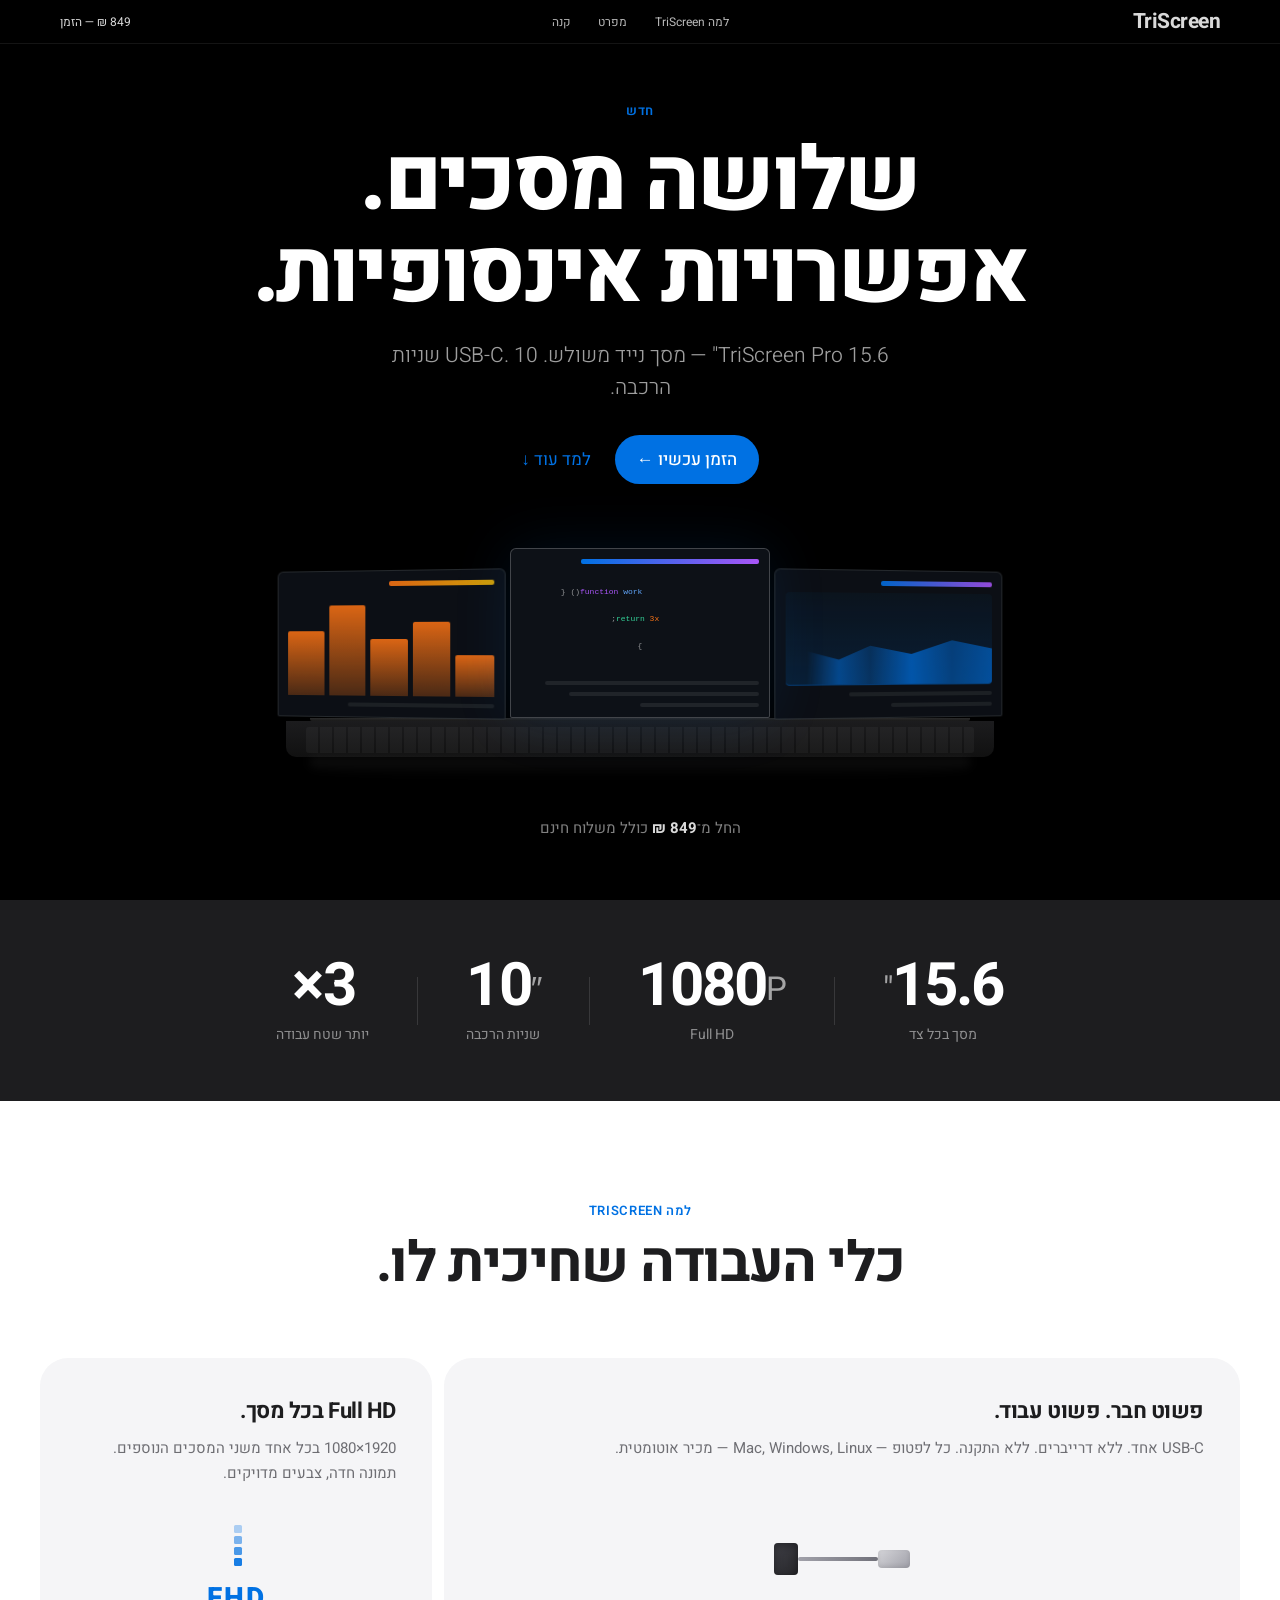
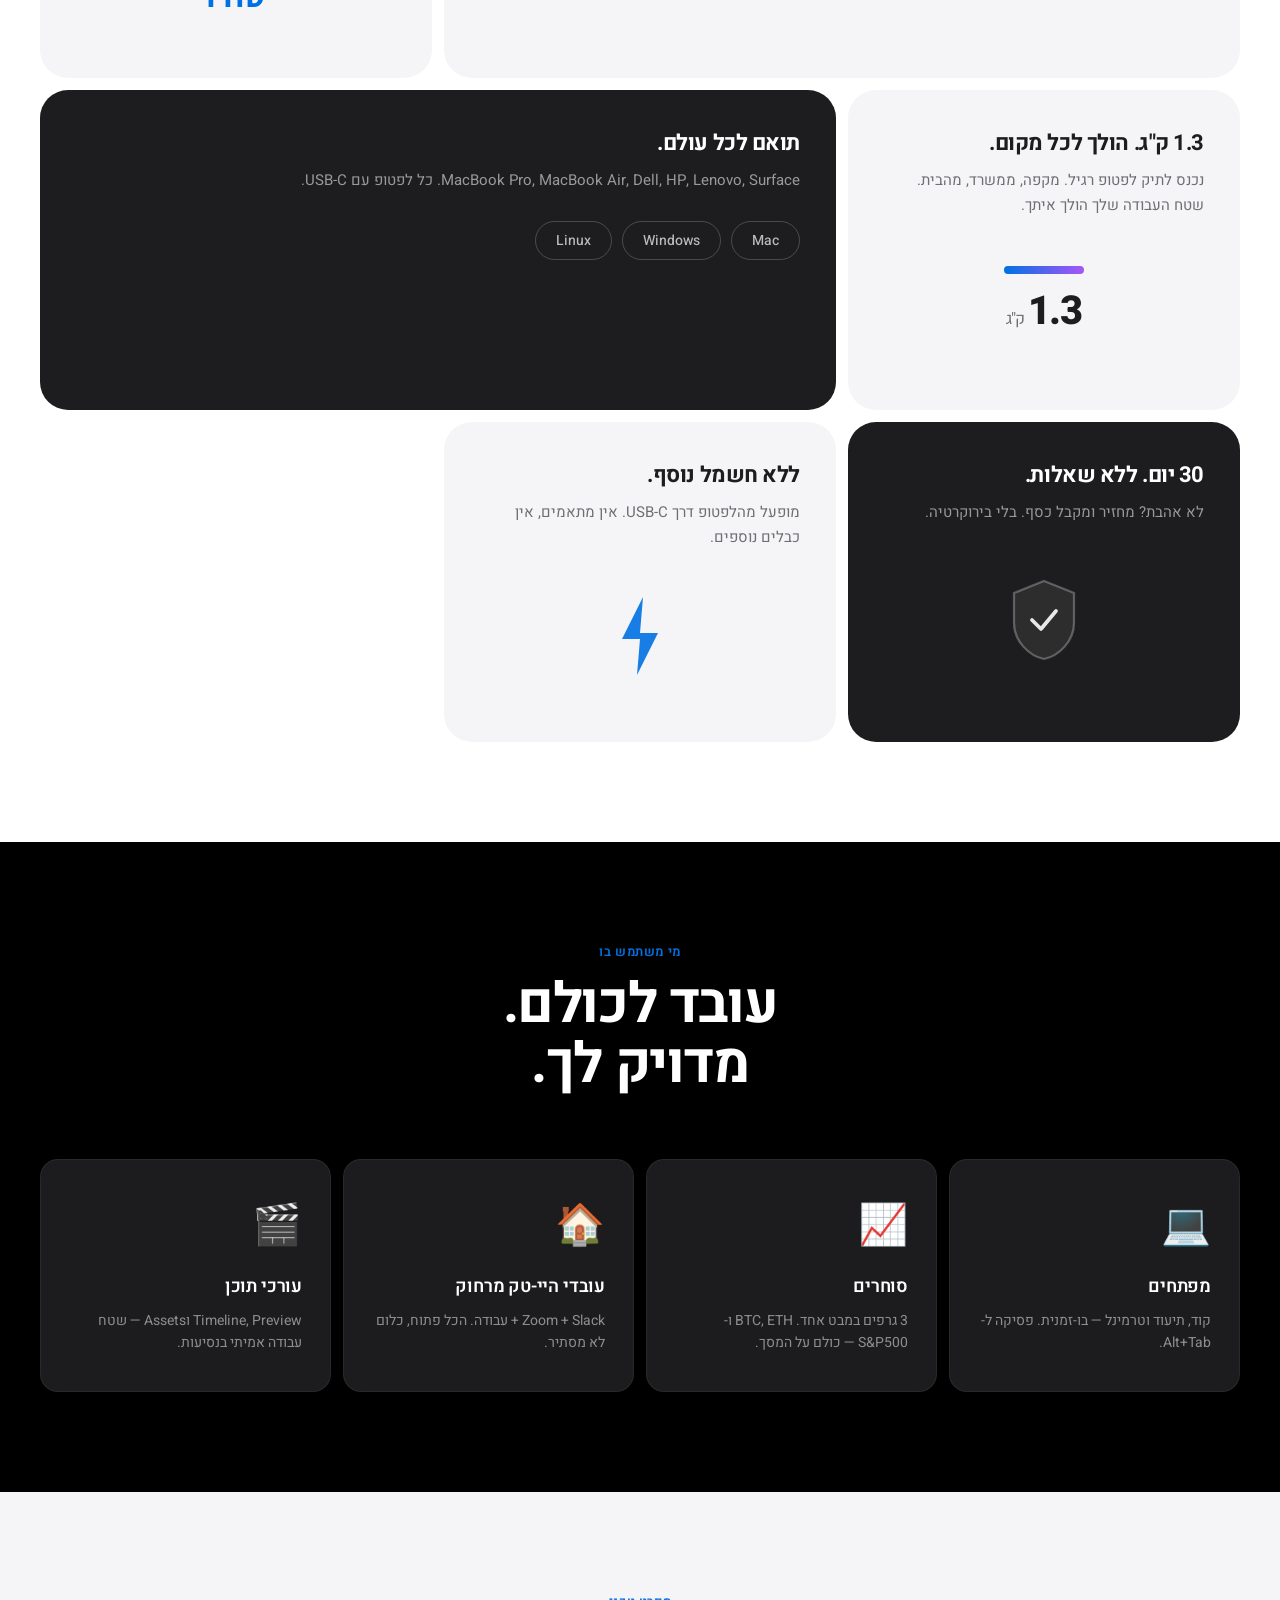
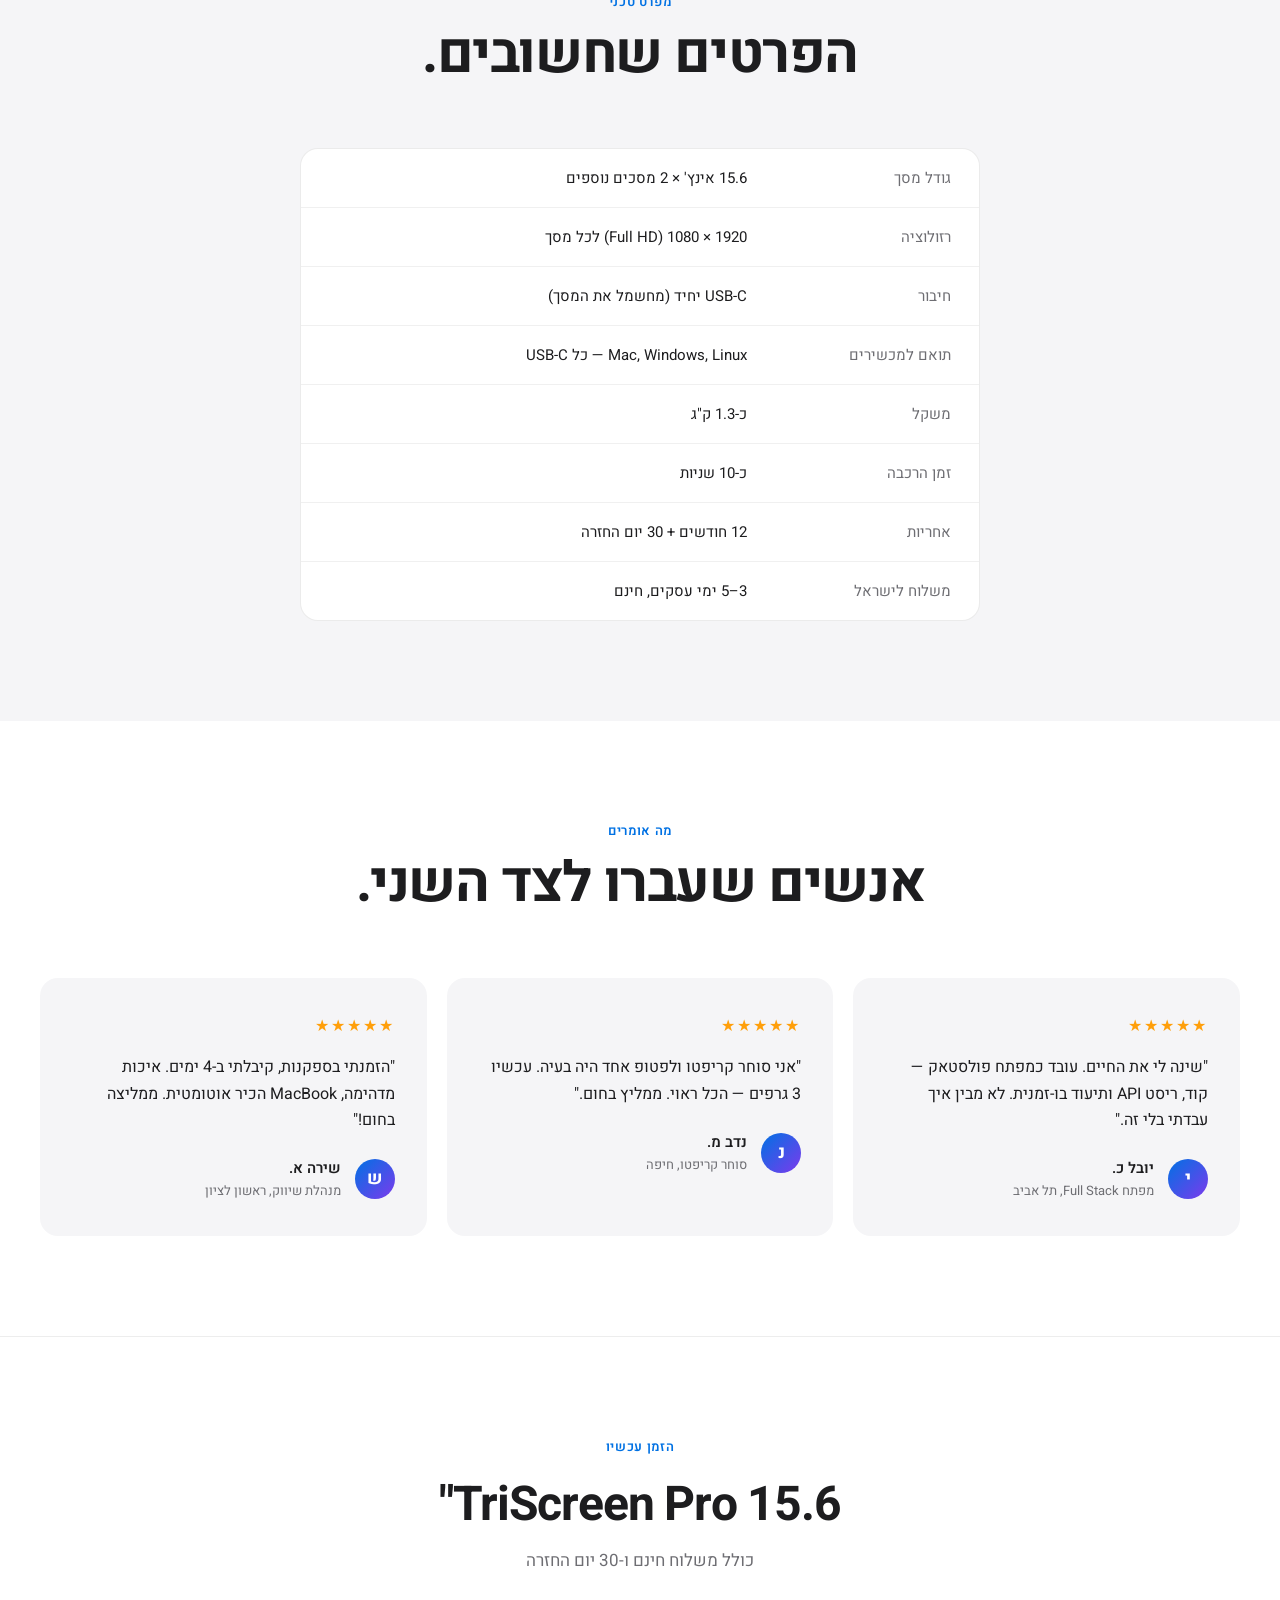
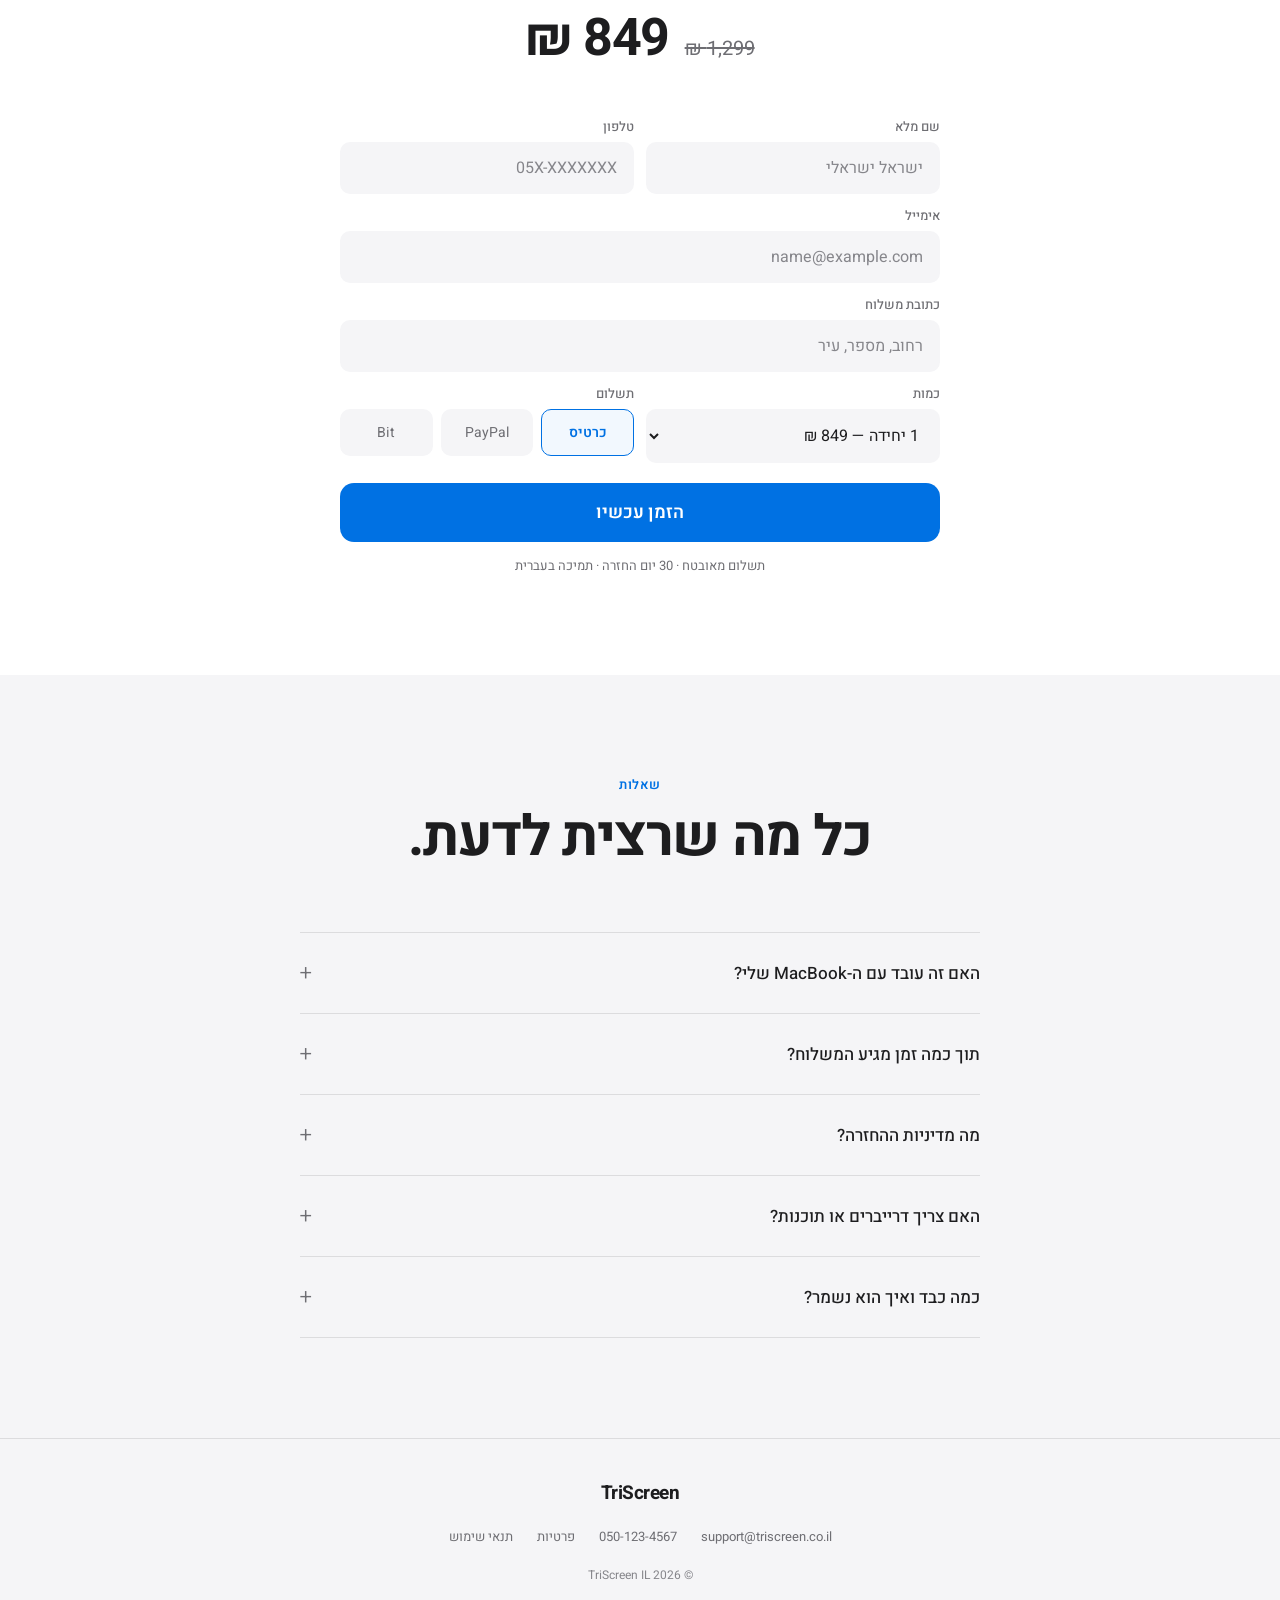
==== commit 3236499e: "Redesign store with Apple-inspired aesthetic Complete visual overhaul — clean, minimal, high-contras" ====
--- a/store.html
+++ b/store.html
@@ -4,492 +4,438 @@
 <head>
   <meta charset="UTF-8" />
   <meta name="viewport" content="width=device-width, initial-scale=1.0" />
-  <title>TriScreen IL | מסך משולש נייד לעבודה</title>
-  <meta name="description" content="מסך נייד משולש ללפטופ - הכפל את הפרודוקטיביות שלך. חיבור USB-C ב-10 שניות. משלוח מהיר לכל הארץ." />
+  <title>TriScreen — שלושה מסכים. אפשרויות אינסופיות.</title>
+  <meta name="description" content="מסך נייד משולש 15.6 אינץ'. חיבור USB-C. מהיום תעבוד אחרת." />
   <link rel="preconnect" href="https://fonts.googleapis.com" />
   <link rel="preconnect" href="https://fonts.gstatic.com" crossorigin />
-  <link href="https://fonts.googleapis.com/css2?family=Heebo:wght@300;400;500;700;800;900&display=swap" rel="stylesheet" />
-  <link rel="stylesheet" href="https://cdnjs.cloudflare.com/ajax/libs/font-awesome/6.5.0/css/all.min.css" />
+  <link href="https://fonts.googleapis.com/css2?family=Heebo:wght@300;400;500;600;700;800;900&display=swap" rel="stylesheet" />
   <link rel="stylesheet" href="store.css" />
 </head>
 
 <body>
 
-  <!-- STICKY HEADER -->
-  <header class="site-header" id="siteHeader">
-    <div class="header-inner">
-      <div class="header-logo">
-        <span class="logo-icon">&#9651;</span>
-        <span class="logo-text">TriScreen<span class="logo-il">IL</span></span>
-      </div>
-      <a href="#order" class="btn btn-header">הזמן עכשיו</a>
-    </div>
-  </header>
-
-  <!-- ANNOUNCEMENT BAR -->
-  <div class="announcement-bar">
-    <span>&#128666;</span>&nbsp;משלוח מהיר לכל הארץ &nbsp;|&nbsp; <span>&#128274;</span>&nbsp;תשלום מאובטח &nbsp;|&nbsp; <span>&#9989;</span>&nbsp;30 יום החזרה
-  </div>
-
-  <!-- HERO SECTION -->
+  <!-- NAV -->
+  <nav class="nav" id="nav">
+    <div class="nav-inner">
+      <div class="nav-logo">TriScreen</div>
+      <div class="nav-links">
+        <a href="#why">למה TriScreen</a>
+        <a href="#specs">מפרט</a>
+        <a href="#order">קנה</a>
+      </div>
+      <a href="#order" class="nav-cta">849 ₪ — הזמן</a>
+    </div>
+  </nav>
+
+  <!-- HERO -->
   <section class="hero">
-    <div class="hero-content">
-      <div class="hero-badge">&#128293; הנמכר ביותר בישראל</div>
-      <h1 class="hero-title">
-        3 מסכים. לפטופ אחד.<br />
-        <span class="hero-highlight">10 שניות חיבור.</span>
-      </h1>
-      <p class="hero-subtitle">
-        מסך נייד משולש 15.6" ב-Full HD — הכפל את הפרודוקטיביות שלך בלי לקנות שולחן חדש.
-        מושלם לעובדי היי-טק, מפתחים, סוחרים ואנשים שרוצים לעבוד יותר חכם.
-      </p>
-
-      <div class="hero-price-box">
-        <div class="price-original">1,299 ₪</div>
-        <div class="price-current">849 ₪</div>
-        <div class="price-badge">חיסכון של 450 ₪</div>
-      </div>
-
-      <div class="hero-cta">
-        <a href="#order" class="btn btn-primary btn-lg pulse">
-          <i class="fa fa-cart-shopping"></i>&nbsp; הזמן עכשיו - משלוח חינם
-        </a>
-        <p class="cta-sub">&#8987; נותרו <strong id="stockCount">7</strong> יחידות במחיר זה</p>
-      </div>
-
-      <div class="hero-trust">
-        <div class="trust-item"><i class="fa fa-shield-halved"></i> ערבות 30 יום</div>
-        <div class="trust-item"><i class="fa fa-truck-fast"></i> משלוח 3-5 ימים</div>
-        <div class="trust-item"><i class="fa fa-star"></i> 4.8/5 כוכבים</div>
-      </div>
-    </div>
-
-    <div class="hero-visual">
-      <div class="product-mockup">
-        <div class="screen-container">
-          <div class="screen screen-left">
-            <div class="screen-content">
-              <div class="screen-bar"></div>
-              <div class="screen-line"></div>
-              <div class="screen-line short"></div>
-              <div class="screen-chart"></div>
+    <div class="hero-eyebrow">חדש</div>
+    <h1 class="hero-title">שלושה מסכים.<br />אפשרויות אינסופיות.</h1>
+    <p class="hero-sub">TriScreen Pro 15.6" — מסך נייד משולש. USB-C. 10 שניות הרכבה.</p>
+    <div class="hero-ctas">
+      <a href="#order" class="btn-apple-blue">הזמן עכשיו ←</a>
+      <a href="#why" class="btn-apple-link">למד עוד ↓</a>
+    </div>
+
+    <div class="hero-visual" aria-hidden="true">
+      <div class="device">
+        <div class="screen-trio">
+          <div class="panel panel-l">
+            <div class="panel-inner">
+              <div class="ui-topbar"></div>
+              <div class="ui-chart">
+                <div class="chart-line"></div>
+              </div>
+              <div class="ui-row r1"></div>
+              <div class="ui-row r2"></div>
             </div>
           </div>
-          <div class="screen screen-center main-screen">
-            <div class="screen-content">
-              <div class="screen-bar main"></div>
-              <div class="screen-line"></div>
-              <div class="screen-line"></div>
-              <div class="screen-line short"></div>
-              <div class="screen-code">
-                <div class="code-line c1"></div>
-                <div class="code-line c2"></div>
-                <div class="code-line c3"></div>
-                <div class="code-line c4"></div>
+          <div class="panel panel-c">
+            <div class="panel-inner">
+              <div class="ui-topbar main"></div>
+              <div class="ui-code">
+                <span class="c-purple">function</span> <span class="c-blue">work</span>() &#123;
+                <br />&nbsp;&nbsp;<span class="c-green">return</span> <span class="c-orange">3x</span>;
+                <br />&#125;
               </div>
+              <div class="ui-row"></div>
+              <div class="ui-row r3"></div>
+              <div class="ui-row r2"></div>
             </div>
           </div>
-          <div class="screen screen-right">
-            <div class="screen-content">
-              <div class="screen-bar accent"></div>
-              <div class="screen-line"></div>
-              <div class="screen-line short"></div>
-              <div class="screen-stats">
-                <div class="stat-bar" style="height:40%"></div>
-                <div class="stat-bar" style="height:70%"></div>
-                <div class="stat-bar" style="height:55%"></div>
-                <div class="stat-bar" style="height:90%"></div>
-                <div class="stat-bar" style="height:60%"></div>
+          <div class="panel panel-r">
+            <div class="panel-inner">
+              <div class="ui-topbar accent"></div>
+              <div class="ui-bars">
+                <div class="bar" style="height:40%"></div>
+                <div class="bar" style="height:72%"></div>
+                <div class="bar" style="height:55%"></div>
+                <div class="bar" style="height:88%"></div>
+                <div class="bar" style="height:63%"></div>
               </div>
+              <div class="ui-row r1"></div>
             </div>
           </div>
         </div>
-        <div class="laptop-base">
-          <div class="laptop-keyboard"></div>
-        </div>
-        <div class="product-glow"></div>
-      </div>
-      <div class="floating-badge fb1">USB-C</div>
-      <div class="floating-badge fb2">Full HD</div>
-      <div class="floating-badge fb3">15.6"</div>
-    </div>
-  </section>
-
-  <!-- COUNTDOWN TIMER -->
-  <div class="countdown-banner">
-    <div class="countdown-inner">
-      <span class="countdown-label">מחיר ההשקה מסתיים בעוד:</span>
-      <div class="countdown-timer">
-        <div class="time-block"><span id="cdHours">23</span><small>שעות</small></div>
-        <div class="time-sep">:</div>
-        <div class="time-block"><span id="cdMinutes">47</span><small>דקות</small></div>
-        <div class="time-sep">:</div>
-        <div class="time-block"><span id="cdSeconds">12</span><small>שניות</small></div>
-      </div>
-    </div>
-  </div>
-
-  <!-- PROBLEM / SOLUTION -->
-  <section class="problem-section">
-    <div class="container">
-      <h2 class="section-title">מכיר את הבעיה הזו?</h2>
-      <div class="problems-grid">
-        <div class="problem-card">
-          <div class="problem-icon">&#128544;</div>
-          <p>Alt+Tab כל 30 שניות בין חלונות</p>
-        </div>
-        <div class="problem-card">
-          <div class="problem-icon">&#129300;</div>
-          <p>מסך אחד קטן לכל כך הרבה עבודה</p>
-        </div>
-        <div class="problem-card">
-          <div class="problem-icon">&#128181;</div>
-          <p>מסך חיצוני גדול = שולחן + כבלים + 2,000+ ₪</p>
-        </div>
-      </div>
-      <div class="solution-arrow">&#8595;</div>
-      <div class="solution-box">
-        <h3>הפתרון: TriScreen</h3>
-        <p>מסך משולש שנפתח תוך 10 שניות, עובד עם כל לפטופ, ומשנה לחלוטין את הדרך שאתה עובד.</p>
-      </div>
-    </div>
-  </section>
-
-  <!-- FEATURES -->
-  <section class="features-section">
-    <div class="container">
-      <h2 class="section-title">למה TriScreen?</h2>
-      <div class="features-grid">
-
-        <div class="feature-card">
-          <div class="feature-icon"><i class="fa fa-plug"></i></div>
-          <h3>חיבור מיידי</h3>
-          <p>פשוט חבר USB-C — אין דרייברים, אין התקנה, אין כאב ראש. עובד מיד.</p>
-        </div>
-
-        <div class="feature-card">
-          <div class="feature-icon"><i class="fa fa-display"></i></div>
-          <h3>Full HD × 2</h3>
-          <p>שני מסכים נוספים ב-1920×1080 מכל צד. תמונה חדה ומושלמת.</p>
-        </div>
-
-        <div class="feature-card">
-          <div class="feature-icon"><i class="fa fa-feather"></i></div>
-          <h3>קל ונייד</h3>
-          <p>פחות מ-1.5 ק"ג. נכנס לתיק לפטופ רגיל. עובד מקפה, ממשרד, מכל מקום.</p>
-        </div>
-
-        <div class="feature-card">
-          <div class="feature-icon"><i class="fa fa-laptop"></i></div>
-          <h3>תואם לכל לפטופ</h3>
-          <p>Mac, Windows, Linux. כל לפטופ עם USB-C. ב-MacBook עובד מושלם.</p>
-        </div>
-
-        <div class="feature-card">
-          <div class="feature-icon"><i class="fa fa-bolt"></i></div>
-          <h3>ללא חשמל חיצוני</h3>
-          <p>מתוח ישירות מהלפטופ. אין כבלים נוספים, אין מתאמים.</p>
-        </div>
-
-        <div class="feature-card">
-          <div class="feature-icon"><i class="fa fa-shield-halved"></i></div>
-          <h3>אחריות מלאה</h3>
-          <p>30 יום החזרה ללא שאלות. 12 חודשי אחריות על המוצר.</p>
-        </div>
-
-      </div>
-    </div>
-  </section>
-
-  <!-- HOW IT WORKS -->
-  <section class="how-section">
-    <div class="container">
-      <h2 class="section-title">איך זה עובד?</h2>
-      <div class="steps-row">
-        <div class="step">
-          <div class="step-number">1</div>
-          <h3>פתח</h3>
-          <p>פתח את המסכים הצדדיים מהלפטופ שלך — כמו ספר</p>
-        </div>
-        <div class="step-arrow"><i class="fa fa-chevron-left"></i></div>
-        <div class="step">
-          <div class="step-number">2</div>
-          <h3>חבר</h3>
-          <p>חבר USB-C אחד ללפטופ — זה הכל</p>
-        </div>
-        <div class="step-arrow"><i class="fa fa-chevron-left"></i></div>
-        <div class="step">
-          <div class="step-number">3</div>
-          <h3>עבוד</h3>
-          <p>3 מסכים זמינים מיד — תהנה מפרודוקטיביות מקסימלית</p>
-        </div>
-      </div>
+        <div class="hinge"></div>
+        <div class="base">
+          <div class="keyboard-strip"></div>
+        </div>
+        <div class="reflection"></div>
+      </div>
+    </div>
+
+    <p class="hero-price-note">החל מ־<strong>849 ₪</strong> כולל משלוח חינם</p>
+  </section>
+
+  <!-- NUMBERS STRIP -->
+  <section class="numbers-strip">
+    <div class="numbers-inner">
+      <div class="number-item">
+        <div class="num">15.6<span class="unit">"</span></div>
+        <div class="num-label">מסך בכל צד</div>
+      </div>
+      <div class="num-divider"></div>
+      <div class="number-item">
+        <div class="num">1080<span class="unit">P</span></div>
+        <div class="num-label">Full HD</div>
+      </div>
+      <div class="num-divider"></div>
+      <div class="number-item">
+        <div class="num">10<span class="unit">″</span></div>
+        <div class="num-label">שניות הרכבה</div>
+      </div>
+      <div class="num-divider"></div>
+      <div class="number-item">
+        <div class="num">3×</div>
+        <div class="num-label">יותר שטח עבודה</div>
+      </div>
+    </div>
+  </section>
+
+  <!-- WHY SECTION -->
+  <section class="why-section" id="why">
+    <div class="section-container">
+      <p class="section-eyebrow">למה TriScreen</p>
+      <h2 class="section-headline">כלי העבודה שחיכית לו.</h2>
+    </div>
+    <div class="features-grid">
+
+      <div class="feature-tile tile-wide" data-reveal>
+        <div class="tile-text">
+          <h3>פשוט חבר. פשוט עבוד.</h3>
+          <p>USB-C אחד. ללא דרייברים. ללא התקנה. כל לפטופ — Mac, Windows, Linux — מכיר אוטומטית.</p>
+        </div>
+        <div class="tile-visual usbc-visual">
+          <div class="cable-plug"></div>
+          <div class="cable-line"></div>
+          <div class="cable-port"></div>
+        </div>
+      </div>
+
+      <div class="feature-tile" data-reveal>
+        <div class="tile-text">
+          <h3>Full HD בכל מסך.</h3>
+          <p>1920×1080 בכל אחד משני המסכים הנוספים. תמונה חדה, צבעים מדויקים.</p>
+        </div>
+        <div class="tile-visual hd-visual">
+          <div class="pixel-grid">
+            <div class="pixel-row" style="--d:0"></div>
+            <div class="pixel-row" style="--d:1"></div>
+            <div class="pixel-row" style="--d:2"></div>
+            <div class="pixel-row" style="--d:3"></div>
+          </div>
+          <div class="hd-badge">FHD</div>
+        </div>
+      </div>
+
+      <div class="feature-tile" data-reveal>
+        <div class="tile-text">
+          <h3>1.3 ק"ג. הולך לכל מקום.</h3>
+          <p>נכנס לתיק לפטופ רגיל. מקפה, ממשרד, מהבית. שטח העבודה שלך הולך איתך.</p>
+        </div>
+        <div class="tile-visual weight-visual">
+          <div class="weight-icon">
+            <div class="wi-bar"></div>
+            <div class="wi-num">1.3<span>ק"ג</span></div>
+          </div>
+        </div>
+      </div>
+
+      <div class="feature-tile tile-wide tile-dark" data-reveal>
+        <div class="tile-text light">
+          <h3>תואם לכל עולם.</h3>
+          <p>MacBook Pro, MacBook Air, Dell, HP, Lenovo, Surface. כל לפטופ עם USB-C.</p>
+        </div>
+        <div class="tile-visual logos-visual">
+          <div class="logo-pill">Mac</div>
+          <div class="logo-pill">Windows</div>
+          <div class="logo-pill">Linux</div>
+        </div>
+      </div>
+
+      <div class="feature-tile tile-dark" data-reveal>
+        <div class="tile-text light">
+          <h3>30 יום. ללא שאלות.</h3>
+          <p>לא אהבת? מחזיר ומקבל כסף. בלי בירוקרטיה.</p>
+        </div>
+        <div class="tile-visual shield-visual">
+          <div class="shield">
+            <svg viewBox="0 0 48 56" fill="none">
+              <path d="M24 2 L44 10 L44 30 C44 42 34 52 24 54 C14 52 4 42 4 30 L4 10 Z" fill="rgba(255,255,255,0.08)" stroke="rgba(255,255,255,0.3)" stroke-width="1.5"/>
+              <path d="M16 28 L22 34 L32 22" stroke="white" stroke-width="2.5" stroke-linecap="round" stroke-linejoin="round"/>
+            </svg>
+          </div>
+        </div>
+      </div>
+
+      <div class="feature-tile" data-reveal>
+        <div class="tile-text">
+          <h3>ללא חשמל נוסף.</h3>
+          <p>מופעל מהלפטופ דרך USB-C. אין מתאמים, אין כבלים נוספים.</p>
+        </div>
+        <div class="tile-visual bolt-visual">
+          <svg viewBox="0 0 40 60" fill="none">
+            <path d="M22 4 L8 32 L20 32 L18 56 L32 28 L20 28 Z" fill="#0071e3" opacity="0.9"/>
+          </svg>
+        </div>
+      </div>
+
     </div>
   </section>
 
   <!-- USE CASES -->
   <section class="usecases-section">
-    <div class="container">
-      <h2 class="section-title">מי משתמש ב-TriScreen?</h2>
-      <div class="usecases-grid">
-        <div class="usecase-card">
-          <div class="usecase-emoji">&#128187;</div>
-          <h3>מפתחים</h3>
-          <p>קוד + דוקומנטציה + טרמינל — הכל בו-זמנית</p>
-        </div>
-        <div class="usecase-card">
-          <div class="usecase-emoji">&#128200;</div>
-          <h3>סוחרי קריפטו/מניות</h3>
-          <p>3 גרפים, חדשות ופורטפוליו — כל מה שצריך במבט אחד</p>
-        </div>
-        <div class="usecase-card">
-          <div class="usecase-emoji">&#127968;</div>
-          <h3>עובדי היי-טק מרחוק</h3>
-          <p>Zoom + Slack + עבודה — בלי Alt+Tab</p>
-        </div>
-        <div class="usecase-card">
-          <div class="usecase-emoji">&#127916;</div>
-          <h3>עורכי וידאו/גרפיקה</h3>
-          <p>Timeline + Preview + Assets — שטח עבודה אמיתי</p>
-        </div>
+    <div class="section-container">
+      <p class="section-eyebrow">מי משתמש בו</p>
+      <h2 class="section-headline light-h">עובד לכולם.<br />מדויק לך.</h2>
+    </div>
+    <div class="usecases-scroll">
+      <div class="usecase-card" data-reveal>
+        <div class="uc-icon">&#128187;</div>
+        <h3>מפתחים</h3>
+        <p>קוד, תיעוד וטרמינל — בו-זמנית. פסיקה ל-Alt+Tab.</p>
+      </div>
+      <div class="usecase-card" data-reveal>
+        <div class="uc-icon">&#128200;</div>
+        <h3>סוחרים</h3>
+        <p>3 גרפים במבט אחד. BTC, ETH ו-S&P500 — כולם על המסך.</p>
+      </div>
+      <div class="usecase-card" data-reveal>
+        <div class="uc-icon">&#127968;</div>
+        <h3>עובדי היי-טק מרחוק</h3>
+        <p>Zoom + Slack + עבודה. הכל פתוח, כלום לא מסתיר.</p>
+      </div>
+      <div class="usecase-card" data-reveal>
+        <div class="uc-icon">&#127916;</div>
+        <h3>עורכי תוכן</h3>
+        <p>Timeline, Preview וAssets — שטח עבודה אמיתי בנסיעות.</p>
+      </div>
+    </div>
+  </section>
+
+  <!-- SPECS -->
+  <section class="specs-section" id="specs">
+    <div class="section-container">
+      <p class="section-eyebrow">מפרט טכני</p>
+      <h2 class="section-headline">הפרטים שחשובים.</h2>
+    </div>
+    <div class="specs-table">
+      <div class="spec-row">
+        <div class="spec-key">גודל מסך</div>
+        <div class="spec-val">15.6 אינץ' × 2 מסכים נוספים</div>
+      </div>
+      <div class="spec-row">
+        <div class="spec-key">רזולוציה</div>
+        <div class="spec-val">1920 × 1080 (Full HD) לכל מסך</div>
+      </div>
+      <div class="spec-row">
+        <div class="spec-key">חיבור</div>
+        <div class="spec-val">USB-C יחיד (מחשמל את המסך)</div>
+      </div>
+      <div class="spec-row">
+        <div class="spec-key">תואם למכשירים</div>
+        <div class="spec-val">Mac, Windows, Linux — כל USB-C</div>
+      </div>
+      <div class="spec-row">
+        <div class="spec-key">משקל</div>
+        <div class="spec-val">כ-1.3 ק"ג</div>
+      </div>
+      <div class="spec-row">
+        <div class="spec-key">זמן הרכבה</div>
+        <div class="spec-val">כ-10 שניות</div>
+      </div>
+      <div class="spec-row">
+        <div class="spec-key">אחריות</div>
+        <div class="spec-val">12 חודשים + 30 יום החזרה</div>
+      </div>
+      <div class="spec-row">
+        <div class="spec-key">משלוח לישראל</div>
+        <div class="spec-val">3–5 ימי עסקים, חינם</div>
       </div>
     </div>
   </section>
 
   <!-- REVIEWS -->
   <section class="reviews-section">
-    <div class="container">
-      <h2 class="section-title">מה אומרים הלקוחות?</h2>
-      <div class="reviews-grid">
-
-        <div class="review-card">
-          <div class="review-stars">&#9733;&#9733;&#9733;&#9733;&#9733;</div>
-          <p class="review-text">"שינה לי את החיים. עובד מהבית כמפתח פולסטאק — עכשיו יש לי קוד, ריסט API ותיעוד בו-זמנית. לא מבין איך עבדתי בלי זה"</p>
-          <div class="review-author">
-            <div class="review-avatar">י</div>
-            <div>
-              <strong>יובל כ.</strong>
-              <span>מפתח Full Stack, תל אביב</span>
-            </div>
-          </div>
-        </div>
-
-        <div class="review-card">
-          <div class="review-stars">&#9733;&#9733;&#9733;&#9733;&#9733;</div>
-          <p class="review-text">"אני סוחר קריפטו ומחשב לפטופ אחד היה בעיה. עכשיו 3 גרפים של BTC, ETH ו-SOL — הכל ראוי. ממליץ בחום לכל מי שסוחר"</p>
-          <div class="review-author">
-            <div class="review-avatar">נ</div>
-            <div>
-              <strong>נדב מ.</strong>
-              <span>סוחר קריפטו, חיפה</span>
-            </div>
-          </div>
-        </div>
-
-        <div class="review-card">
-          <div class="review-stars">&#9733;&#9733;&#9733;&#9733;&#9733;</div>
-          <p class="review-text">"הזמנתי בספקנות, קיבלתי ב-4 ימים. איכות מדהימה, החיבור פשוט, ה-MacBook הכיר אוטומטית. ממליצה בחום!"</p>
-          <div class="review-author">
-            <div class="review-avatar">ש</div>
-            <div>
-              <strong>שירה א.</strong>
-              <span>מנהלת שיווק, ראשון לציון</span>
-            </div>
-          </div>
-        </div>
-
-      </div>
-    </div>
-  </section>
-
-  <!-- ORDER SECTION -->
+    <div class="section-container">
+      <p class="section-eyebrow">מה אומרים</p>
+      <h2 class="section-headline">אנשים שעברו לצד השני.</h2>
+    </div>
+    <div class="reviews-row">
+      <article class="review" data-reveal>
+        <div class="review-stars">★★★★★</div>
+        <blockquote>"שינה לי את החיים. עובד כמפתח פולסטאק — קוד, ריסט API ותיעוד בו-זמנית. לא מבין איך עבדתי בלי זה."</blockquote>
+        <footer>
+          <div class="reviewer-avatar">י</div>
+          <div>
+            <cite>יובל כ.</cite>
+            <span>מפתח Full Stack, תל אביב</span>
+          </div>
+        </footer>
+      </article>
+      <article class="review" data-reveal>
+        <div class="review-stars">★★★★★</div>
+        <blockquote>"אני סוחר קריפטו ולפטופ אחד היה בעיה. עכשיו 3 גרפים — הכל ראוי. ממליץ בחום."</blockquote>
+        <footer>
+          <div class="reviewer-avatar">נ</div>
+          <div>
+            <cite>נדב מ.</cite>
+            <span>סוחר קריפטו, חיפה</span>
+          </div>
+        </footer>
+      </article>
+      <article class="review" data-reveal>
+        <div class="review-stars">★★★★★</div>
+        <blockquote>"הזמנתי בספקנות, קיבלתי ב-4 ימים. איכות מדהימה, MacBook הכיר אוטומטית. ממליצה בחום!"</blockquote>
+        <footer>
+          <div class="reviewer-avatar">ש</div>
+          <div>
+            <cite>שירה א.</cite>
+            <span>מנהלת שיווק, ראשון לציון</span>
+          </div>
+        </footer>
+      </article>
+    </div>
+  </section>
+
+  <!-- ORDER -->
   <section class="order-section" id="order">
-    <div class="container">
-      <h2 class="section-title light">הזמינו עכשיו</h2>
-
-      <div class="order-box">
-        <div class="order-product-info">
-          <div class="order-badge">&#128293; מחיר השקה</div>
-          <h3>TriScreen Pro 15.6"</h3>
-          <ul class="order-features-list">
-            <li><i class="fa fa-check"></i> 2 מסכים נוספים × 15.6" Full HD 1080P</li>
-            <li><i class="fa fa-check"></i> חיבור USB-C יחיד</li>
-            <li><i class="fa fa-check"></i> פתיחה ב-10 שניות</li>
-            <li><i class="fa fa-check"></i> תואם Mac/Windows/Linux</li>
-            <li><i class="fa fa-check"></i> 30 יום החזרה ללא שאלות</li>
-            <li><i class="fa fa-check"></i> 12 חודשי אחריות</li>
-          </ul>
-          <div class="order-pricing">
-            <div class="order-price-old">1,299 ₪</div>
-            <div class="order-price-new">849 ₪</div>
-            <div class="order-price-note">כולל משלוח חינם לכל הארץ</div>
-          </div>
-        </div>
-
-        <form class="order-form" id="orderForm" onsubmit="submitOrder(event)">
-          <h3>פרטי הזמנה</h3>
-
-          <div class="form-group">
-            <label>שם מלא *</label>
-            <input type="text" id="fullName" placeholder="ישראל ישראלי" required />
-          </div>
-
-          <div class="form-group">
-            <label>טלפון *</label>
-            <input type="tel" id="phone" placeholder="05X-XXXXXXX" required />
-          </div>
-
-          <div class="form-group">
-            <label>אימייל *</label>
-            <input type="email" id="email" placeholder="name@example.com" required />
-          </div>
-
-          <div class="form-group">
-            <label>כתובת מלאה *</label>
-            <input type="text" id="address" placeholder="רחוב, מספר בית, עיר" required />
-          </div>
-
-          <div class="form-group">
-            <label>כמות</label>
+    <div class="order-inner">
+      <p class="section-eyebrow">הזמן עכשיו</p>
+      <h2 class="order-title">TriScreen Pro 15.6"</h2>
+      <p class="order-sub">כולל משלוח חינם ו-30 יום החזרה</p>
+
+      <div class="price-display">
+        <span class="price-was">1,299 ₪</span>
+        <span class="price-now">849 ₪</span>
+      </div>
+
+      <form class="order-form" id="orderForm" onsubmit="submitOrder(event)" novalidate>
+        <div class="form-row">
+          <div class="form-field">
+            <label for="fullName">שם מלא</label>
+            <input id="fullName" type="text" placeholder="ישראל ישראלי" autocomplete="name" required />
+          </div>
+          <div class="form-field">
+            <label for="phone">טלפון</label>
+            <input id="phone" type="tel" placeholder="05X-XXXXXXX" autocomplete="tel" required />
+          </div>
+        </div>
+        <div class="form-field">
+          <label for="email">אימייל</label>
+          <input id="email" type="email" placeholder="name@example.com" autocomplete="email" required />
+        </div>
+        <div class="form-field">
+          <label for="address">כתובת משלוח</label>
+          <input id="address" type="text" placeholder="רחוב, מספר, עיר" autocomplete="street-address" required />
+        </div>
+        <div class="form-row">
+          <div class="form-field">
+            <label for="quantity">כמות</label>
             <select id="quantity">
               <option value="1">1 יחידה — 849 ₪</option>
-              <option value="2">2 יחידות — 1,598 ₪ (חיסכון נוסף!)</option>
+              <option value="2">2 יחידות — 1,598 ₪</option>
             </select>
           </div>
-
-          <div class="form-group">
-            <label>אמצעי תשלום</label>
-            <div class="payment-options">
-              <label class="pay-option">
-                <input type="radio" name="payment" value="card" checked />
-                <i class="fa fa-credit-card"></i> כרטיס אשראי
-              </label>
-              <label class="pay-option">
-                <input type="radio" name="payment" value="paypal" />
-                <i class="fa-brands fa-paypal"></i> PayPal
-              </label>
-              <label class="pay-option">
-                <input type="radio" name="payment" value="bit" />
-                <i class="fa fa-mobile"></i> Bit
-              </label>
+          <div class="form-field">
+            <label>תשלום</label>
+            <div class="pay-tabs">
+              <button type="button" class="pay-tab active" data-pay="card">כרטיס</button>
+              <button type="button" class="pay-tab" data-pay="paypal">PayPal</button>
+              <button type="button" class="pay-tab" data-pay="bit">Bit</button>
             </div>
           </div>
-
-          <button type="submit" class="btn btn-primary btn-full pulse">
-            <i class="fa fa-lock"></i>&nbsp; הזמן עכשיו — 849 ₪
-          </button>
-
-          <p class="form-note">
-            <i class="fa fa-shield-halved"></i> תשלום מאובטח |
-            <i class="fa fa-rotate-left"></i> 30 יום החזרה |
-            <i class="fa fa-headset"></i> תמיכה בעברית
-          </p>
-        </form>
-      </div>
+        </div>
+        <button type="submit" class="btn-order" id="submitBtn">הזמן עכשיו</button>
+        <p class="form-trust">תשלום מאובטח · 30 יום החזרה · תמיכה בעברית</p>
+      </form>
     </div>
   </section>
 
   <!-- SUCCESS MODAL -->
-  <div class="modal-overlay" id="successModal">
-    <div class="modal-box">
-      <div class="modal-icon">&#10003;</div>
+  <div class="modal-backdrop" id="successModal" onclick="closeModal(event)">
+    <div class="modal-card">
+      <div class="modal-check">
+        <svg viewBox="0 0 52 52" fill="none">
+          <circle cx="26" cy="26" r="25" stroke="#34c759" stroke-width="2"/>
+          <path d="M16 26 L23 33 L36 19" stroke="#34c759" stroke-width="2.5" stroke-linecap="round" stroke-linejoin="round"/>
+        </svg>
+      </div>
       <h2>ההזמנה התקבלה!</h2>
-      <p>תודה! נחזור אליך תוך שעה לאישור ותיאום משלוח.</p>
-      <button class="btn btn-primary" onclick="closeModal()">סגור</button>
+      <p>נחזור אליך תוך שעה לאישור ותיאום משלוח.</p>
+      <button class="btn-apple-blue" onclick="closeModal()">סגור</button>
     </div>
   </div>
 
   <!-- FAQ -->
   <section class="faq-section">
-    <div class="container">
-      <h2 class="section-title">שאלות נפוצות</h2>
-      <div class="faq-list">
-
-        <div class="faq-item">
-          <button class="faq-question" onclick="toggleFaq(this)">
-            האם זה עובד עם ה-MacBook שלי?
-            <i class="fa fa-chevron-down"></i>
-          </button>
-          <div class="faq-answer">
-            <p>כן! TriScreen עובד עם כל MacBook Pro/Air שיש לו חיבור USB-C/Thunderbolt. macOS מכיר אוטומטית ואין צורך בהתקנה.</p>
-          </div>
-        </div>
-
-        <div class="faq-item">
-          <button class="faq-question" onclick="toggleFaq(this)">
-            תוך כמה זמן מגיע המשלוח?
-            <i class="fa fa-chevron-down"></i>
-          </button>
-          <div class="faq-answer">
-            <p>משלוח מהיר 3-5 ימי עסקים לכל הארץ. תקבל SMS עם מספר מעקב תוך 24 שעות מאישור ההזמנה.</p>
-          </div>
-        </div>
-
-        <div class="faq-item">
-          <button class="faq-question" onclick="toggleFaq(this)">
-            מה מדיניות ההחזרה?
-            <i class="fa fa-chevron-down"></i>
-          </button>
-          <div class="faq-answer">
-            <p>30 יום החזרה מלאה ללא שאלות. אם לא מרוצה — תחזיר את המוצר ותקבל החזר כספי מלא.</p>
-          </div>
-        </div>
-
-        <div class="faq-item">
-          <button class="faq-question" onclick="toggleFaq(this)">
-            האם צריך דרייברים או תוכנות?
-            <i class="fa fa-chevron-down"></i>
-          </button>
-          <div class="faq-answer">
-            <p>בכלל לא. חבר את ה-USB-C וסיימת. Windows, Mac ו-Linux מכירים אוטומטית.</p>
-          </div>
-        </div>
-
-        <div class="faq-item">
-          <button class="faq-question" onclick="toggleFaq(this)">
-            כמה כבד המוצר ואיך הוא נשמר?
-            <i class="fa fa-chevron-down"></i>
-          </button>
-          <div class="faq-answer">
-            <p>המשקל הוא כ-1.3 ק"ג בלבד. הוא מתקפל דק ונכנס בקלות לתיק לפטופ רגיל. מגיע עם נרתיק הגנה.</p>
-          </div>
-        </div>
-
-      </div>
+    <div class="section-container">
+      <p class="section-eyebrow">שאלות</p>
+      <h2 class="section-headline">כל מה שרצית לדעת.</h2>
+    </div>
+    <div class="faq-list">
+      <details class="faq-item">
+        <summary>האם זה עובד עם ה-MacBook שלי?</summary>
+        <p>כן. כל MacBook Pro/Air עם USB-C/Thunderbolt. macOS מכיר אוטומטית, ללא התקנה.</p>
+      </details>
+      <details class="faq-item">
+        <summary>תוך כמה זמן מגיע המשלוח?</summary>
+        <p>3–5 ימי עסקים לכל הארץ. תקבל SMS עם מספר מעקב תוך 24 שעות מאישור ההזמנה.</p>
+      </details>
+      <details class="faq-item">
+        <summary>מה מדיניות ההחזרה?</summary>
+        <p>30 יום החזרה מלאה ללא שאלות. לא מרוצה — מחזיר ומקבל החזר כספי מלא.</p>
+      </details>
+      <details class="faq-item">
+        <summary>האם צריך דרייברים או תוכנות?</summary>
+        <p>לא. חבר את ה-USB-C וסיימת. Windows, Mac ו-Linux מכירים אוטומטית.</p>
+      </details>
+      <details class="faq-item">
+        <summary>כמה כבד ואיך הוא נשמר?</summary>
+        <p>כ-1.3 ק"ג. מתקפל דק לחלוטין ונכנס בקלות לתיק לפטופ רגיל. מגיע עם נרתיק הגנה.</p>
+      </details>
     </div>
   </section>
 
   <!-- FOOTER -->
   <footer class="site-footer">
-    <div class="container">
-      <div class="footer-top">
-        <div class="footer-logo">
-          <span class="logo-icon">&#9651;</span>
-          <span class="logo-text">TriScreen<span class="logo-il">IL</span></span>
-        </div>
-        <p>הפתרון הישראלי לעבודה פרודוקטיבית בכל מקום</p>
-      </div>
-      <div class="footer-links">
+    <div class="footer-inner">
+      <p class="footer-logo">TriScreen</p>
+      <nav class="footer-nav">
         <a href="mailto:support@triscreen.co.il">support@triscreen.co.il</a>
         <a href="tel:+972501234567">050-123-4567</a>
-        <a href="#">מדיניות פרטיות</a>
+        <a href="#">פרטיות</a>
         <a href="#">תנאי שימוש</a>
-      </div>
-      <div class="footer-trust">
-        <span><i class="fa fa-shield-halved"></i> תשלום מאובטח</span>
-        <span><i class="fa fa-truck-fast"></i> משלוח לכל הארץ</span>
-        <span><i class="fa fa-rotate-left"></i> 30 יום החזרה</span>
-        <span><i class="fa fa-headset"></i> תמיכה בעברית</span>
-      </div>
-      <p class="footer-copy">© 2026 TriScreen IL — כל הזכויות שמורות</p>
+      </nav>
+      <p class="footer-copy">© 2026 TriScreen IL</p>
     </div>
   </footer>
 
-  <!-- STICKY MOBILE CTA -->
-  <div class="mobile-sticky-cta">
-    <a href="#order" class="btn btn-primary btn-full">
-      <i class="fa fa-cart-shopping"></i>&nbsp; הזמן עכשיו — 849 ₪
-    </a>
+  <!-- MOBILE STICKY BAR -->
+  <div class="mobile-bar" id="mobileBar">
+    <span class="mobile-bar-price">849 ₪</span>
+    <a href="#order" class="btn-apple-blue">הזמן עכשיו</a>
   </div>
 
   <script src="store.js"></script>
--- a/store.css
+++ b/store.css
@@ -1,748 +1,942 @@
 /* =====================================================
-   TriScreen IL - Store Stylesheet
-   RTL Hebrew E-commerce Landing Page
+   TriScreen IL — Apple-inspired Design System
    ===================================================== */
 
 *, *::before, *::after { box-sizing: border-box; margin: 0; padding: 0; }
 
 :root {
-  --primary: #00d4ff;
-  --primary-dark: #009bb8;
-  --accent: #ff6b35;
-  --dark: #0a0e1a;
-  --dark2: #111827;
-  --dark3: #1f2937;
-  --text: #e2e8f0;
-  --text-muted: #94a3b8;
-  --white: #ffffff;
-  --success: #10b981;
-  --radius: 12px;
-  --shadow: 0 8px 32px rgba(0,212,255,0.15);
+  /* Apple's exact palette */
+  --white:      #ffffff;
+  --gray-bg:    #f5f5f7;
+  --black:      #000000;
+  --text:       #1d1d1f;
+  --text-2:     #6e6e73;
+  --text-3:     #86868b;
+  --blue:       #0071e3;
+  --blue-hover: #0077ed;
+  --green:      #34c759;
+
+  /* Layout */
+  --content:    980px;
+  --wide:       1200px;
+  --radius-sm:  12px;
+  --radius:     18px;
+  --radius-lg:  28px;
 }
 
 html { scroll-behavior: smooth; }
 
 body {
-  font-family: 'Heebo', sans-serif;
-  background: var(--dark);
+  font-family: 'Heebo', -apple-system, sans-serif;
+  background: var(--white);
   color: var(--text);
   direction: rtl;
   text-align: right;
-  line-height: 1.6;
-}
-
-/* ===== BUTTONS ===== */
-.btn {
-  display: inline-flex;
-  align-items: center;
-  gap: 8px;
-  padding: 14px 28px;
-  border-radius: var(--radius);
+  -webkit-font-smoothing: antialiased;
+  overflow-x: hidden;
+}
+
+/* ====================================================
+   BUTTONS
+   ==================================================== */
+.btn-apple-blue {
+  display: inline-block;
+  background: var(--blue);
+  color: var(--white);
+  padding: 12px 22px;
+  border-radius: 980px;
+  font-size: 17px;
+  font-weight: 500;
   font-family: 'Heebo', sans-serif;
-  font-weight: 700;
-  font-size: 16px;
   text-decoration: none;
   border: none;
   cursor: pointer;
-  transition: all 0.2s ease;
-}
-.btn-primary {
-  background: linear-gradient(135deg, var(--primary), var(--primary-dark));
-  color: var(--dark);
-}
-.btn-primary:hover { transform: translateY(-2px); box-shadow: 0 8px 24px rgba(0,212,255,0.4); }
-.btn-header { background: var(--primary); color: var(--dark); padding: 10px 22px; font-size: 14px; }
-.btn-lg { padding: 18px 36px; font-size: 18px; }
-.btn-full { width: 100%; justify-content: center; }
-.pulse { animation: pulse 2s infinite; }
-@keyframes pulse {
-  0%, 100% { box-shadow: 0 0 0 0 rgba(0,212,255,0.5); }
-  50% { box-shadow: 0 0 0 14px rgba(0,212,255,0); }
-}
-
-/* ===== LAYOUT ===== */
-.container { max-width: 1100px; margin: 0 auto; padding: 0 24px; }
-.section-title {
+  transition: background 0.2s ease;
+}
+.btn-apple-blue:hover { background: var(--blue-hover); }
+
+.btn-apple-link {
+  display: inline-block;
+  color: var(--blue);
+  font-size: 17px;
+  font-weight: 400;
+  text-decoration: none;
+  transition: opacity 0.2s;
+}
+.btn-apple-link:hover { opacity: 0.7; }
+
+/* ====================================================
+   NAV
+   ==================================================== */
+.nav {
+  position: fixed;
+  top: 0; left: 0; right: 0;
+  height: 44px;
+  background: rgba(255,255,255,0.85);
+  backdrop-filter: saturate(180%) blur(20px);
+  -webkit-backdrop-filter: saturate(180%) blur(20px);
+  border-bottom: 1px solid rgba(0,0,0,0.08);
+  z-index: 999;
+  transition: background 0.3s;
+}
+.nav.dark {
+  background: rgba(0,0,0,0.85);
+  border-bottom-color: rgba(255,255,255,0.08);
+}
+.nav.dark .nav-logo,
+.nav.dark .nav-links a,
+.nav.dark .nav-cta { color: rgba(255,255,255,0.85); }
+.nav-inner {
+  max-width: var(--wide);
+  margin: 0 auto;
+  height: 100%;
+  display: flex;
+  align-items: center;
+  justify-content: space-between;
+  padding: 0 20px;
+}
+.nav-logo {
+  font-size: 21px;
+  font-weight: 700;
+  color: var(--text);
+  letter-spacing: -0.5px;
+}
+.nav-links {
+  display: flex;
+  gap: 28px;
+  position: absolute;
+  left: 50%;
+  transform: translateX(-50%);
+}
+.nav-links a {
+  font-size: 12px;
+  color: var(--text);
+  text-decoration: none;
+  opacity: 0.85;
+  transition: opacity 0.15s;
+}
+.nav-links a:hover { opacity: 1; }
+.nav-cta {
+  font-size: 12px;
+  color: var(--blue);
+  text-decoration: none;
+  white-space: nowrap;
+}
+
+/* ====================================================
+   HERO
+   ==================================================== */
+.hero {
+  background: var(--black);
+  min-height: 100svh;
+  display: flex;
+  flex-direction: column;
+  align-items: center;
+  justify-content: center;
+  padding: 100px 24px 60px;
   text-align: center;
-  font-size: clamp(26px, 4vw, 36px);
+  overflow: hidden;
+}
+.hero-eyebrow {
+  display: inline-block;
+  font-size: 13px;
+  font-weight: 600;
+  color: var(--blue);
+  letter-spacing: 0.05em;
+  text-transform: uppercase;
+  margin-bottom: 16px;
+}
+.hero-title {
+  font-size: clamp(48px, 8vw, 88px);
   font-weight: 800;
-  margin-bottom: 48px;
-}
-.section-title.light { color: var(--white); }
-
-/* ===== ANNOUNCEMENT BAR ===== */
-.announcement-bar {
-  background: linear-gradient(90deg, var(--primary-dark), #0f4c75);
   color: var(--white);
+  line-height: 1.05;
+  letter-spacing: -0.03em;
+  margin-bottom: 20px;
+}
+.hero-sub {
+  font-size: clamp(17px, 2.5vw, 21px);
+  font-weight: 300;
+  color: rgba(255,255,255,0.62);
+  max-width: 500px;
+  margin-bottom: 32px;
+  line-height: 1.5;
+}
+.hero-ctas {
+  display: flex;
+  align-items: center;
+  gap: 24px;
+  justify-content: center;
+  margin-bottom: 64px;
+  flex-wrap: wrap;
+}
+
+/* ====================================================
+   DEVICE MOCKUP
+   ==================================================== */
+.hero-visual {
+  position: relative;
+  width: 100%;
+  max-width: 740px;
+  margin-bottom: 40px;
+}
+.device { position: relative; }
+.screen-trio {
+  display: flex;
+  align-items: flex-end;
+  justify-content: center;
+  gap: 2px;
+  position: relative;
+}
+.panel {
+  border-radius: 6px 6px 2px 2px;
+  overflow: hidden;
+  border: 1.5px solid rgba(255,255,255,0.12);
+  background: #0d1117;
+  flex-shrink: 0;
+}
+.panel-l, .panel-r {
+  width: 230px;
+  height: 148px;
+}
+.panel-l { transform: perspective(600px) rotateY(7deg) translateX(4px); opacity: 0.88; }
+.panel-r { transform: perspective(600px) rotateY(-7deg) translateX(-4px); opacity: 0.88; }
+.panel-c {
+  width: 260px;
+  height: 170px;
+  border-color: rgba(255,255,255,0.22);
+  z-index: 2;
+  box-shadow: 0 0 60px rgba(0,113,227,0.12);
+}
+.panel-inner {
+  padding: 10px;
+  height: 100%;
+  display: flex;
+  flex-direction: column;
+  gap: 7px;
+  font-family: 'Courier New', monospace;
+  font-size: 9px;
+  line-height: 1.4;
+  color: rgba(255,255,255,0.7);
+}
+.ui-topbar {
+  height: 5px;
+  border-radius: 2px;
+  background: linear-gradient(90deg, var(--blue), #a855f7);
+  width: 55%;
+}
+.ui-topbar.main { width: 75%; }
+.ui-topbar.accent { background: linear-gradient(90deg, #f97316, #eab308); width: 50%; }
+.ui-row {
+  height: 4px;
+  border-radius: 2px;
+  background: rgba(255,255,255,0.08);
+  width: 90%;
+}
+.ui-row.r1 { width: 70%; }
+.ui-row.r2 { width: 50%; }
+.ui-row.r3 { width: 80%; }
+.ui-chart {
+  flex: 1;
+  border-radius: 4px;
+  background: linear-gradient(180deg, rgba(0,113,227,0.05), rgba(0,113,227,0.18));
+  border-bottom: 1.5px solid rgba(0,113,227,0.5);
+  position: relative;
+  overflow: hidden;
+}
+.chart-line {
+  position: absolute;
+  bottom: 0; left: 0; right: 0;
+  height: 60%;
+  background: linear-gradient(90deg,
+    transparent 0%, transparent 10%,
+    rgba(0,113,227,0.6) 25%,
+    rgba(0,113,227,0.3) 40%,
+    rgba(0,113,227,0.8) 60%,
+    rgba(0,113,227,0.5) 80%,
+    rgba(0,113,227,0.7) 100%
+  );
+  clip-path: polygon(0 100%, 10% 40%, 25% 55%, 40% 30%, 60% 45%, 80% 20%, 100% 35%, 100% 100%);
+}
+.ui-code {
+  flex: 1;
+  font-size: 8px;
+  line-height: 1.7;
+  color: rgba(255,255,255,0.55);
+  white-space: pre;
+}
+.c-purple { color: #a855f7; }
+.c-blue { color: #60a5fa; }
+.c-green { color: #34d399; }
+.c-orange { color: #f97316; }
+.ui-bars {
+  flex: 1;
+  display: flex;
+  align-items: flex-end;
+  gap: 5px;
+}
+.bar {
+  flex: 1;
+  background: linear-gradient(180deg, #f97316, rgba(249,115,22,0.3));
+  border-radius: 2px 2px 0 0;
+  transition: height 0.5s ease;
+}
+.hinge {
+  height: 3px;
+  background: linear-gradient(180deg, #2a2a2a, #1a1a1a);
+  border-radius: 0 0 2px 2px;
+  margin: 0 40px;
+}
+.base {
+  background: linear-gradient(180deg, #1c1c1e, #111);
+  border-radius: 0 0 10px 10px;
+  padding: 6px 20px 4px;
+  margin: 0 16px;
+}
+.keyboard-strip {
+  height: 26px;
+  border-radius: 3px;
+  background: repeating-linear-gradient(
+    90deg,
+    rgba(255,255,255,0.04) 0, rgba(255,255,255,0.04) 12px,
+    transparent 12px, transparent 14px
+  );
+}
+.reflection {
+  height: 20px;
+  margin: 0 40px;
+  background: linear-gradient(180deg, rgba(255,255,255,0.06), transparent);
+  border-radius: 0 0 50% 50%;
+  filter: blur(4px);
+}
+.hero-price-note {
+  font-size: 15px;
+  color: rgba(255,255,255,0.5);
+}
+.hero-price-note strong { color: rgba(255,255,255,0.85); }
+
+/* ====================================================
+   NUMBERS STRIP
+   ==================================================== */
+.numbers-strip {
+  background: #1d1d1f;
+  padding: 56px 24px;
+}
+.numbers-inner {
+  max-width: var(--content);
+  margin: 0 auto;
+  display: flex;
+  align-items: center;
+  justify-content: center;
+  flex-wrap: wrap;
+  gap: 0;
+}
+.number-item {
   text-align: center;
-  padding: 10px 16px;
+  padding: 0 48px;
+}
+.num {
+  font-size: clamp(40px, 5vw, 60px);
+  font-weight: 700;
+  color: var(--white);
+  letter-spacing: -0.03em;
+  line-height: 1;
+}
+.unit {
+  font-size: 0.55em;
+  font-weight: 400;
+  vertical-align: middle;
+  color: rgba(255,255,255,0.6);
+}
+.num-label {
+  font-size: 14px;
+  color: rgba(255,255,255,0.5);
+  margin-top: 8px;
+  font-weight: 400;
+}
+.num-divider {
+  width: 1px;
+  height: 48px;
+  background: rgba(255,255,255,0.12);
+  flex-shrink: 0;
+}
+
+/* ====================================================
+   SECTION SHARED
+   ==================================================== */
+.section-container {
+  max-width: var(--content);
+  margin: 0 auto;
+  padding: 0 24px;
+  text-align: center;
+}
+.section-eyebrow {
+  font-size: 13px;
+  font-weight: 600;
+  color: var(--blue);
+  text-transform: uppercase;
+  letter-spacing: 0.05em;
+  margin-bottom: 14px;
+}
+.section-headline {
+  font-size: clamp(34px, 5vw, 56px);
+  font-weight: 700;
+  color: var(--text);
+  line-height: 1.07;
+  letter-spacing: -0.025em;
+}
+.section-headline.light-h { color: var(--white); }
+
+/* ====================================================
+   WHY / FEATURES GRID
+   ==================================================== */
+.why-section {
+  background: var(--white);
+  padding: 100px 24px;
+}
+.why-section .section-container { margin-bottom: 64px; }
+
+.features-grid {
+  max-width: var(--wide);
+  margin: 0 auto;
+  display: grid;
+  grid-template-columns: 1fr 1fr 1fr;
+  grid-template-rows: auto auto;
+  gap: 12px;
+}
+.feature-tile {
+  background: var(--gray-bg);
+  border-radius: var(--radius-lg);
+  padding: 40px 36px;
+  min-height: 320px;
+  display: flex;
+  flex-direction: column;
+  justify-content: space-between;
+  overflow: hidden;
+  transition: transform 0.3s ease;
+}
+.feature-tile:hover { transform: scale(1.01); }
+.feature-tile.tile-wide { grid-column: span 2; }
+.feature-tile.tile-dark { background: #1d1d1f; }
+.tile-text h3 {
+  font-size: 22px;
+  font-weight: 700;
+  color: var(--text);
+  margin-bottom: 12px;
+  letter-spacing: -0.02em;
+  line-height: 1.2;
+}
+.tile-text p {
+  font-size: 15px;
+  color: var(--text-2);
+  line-height: 1.65;
+}
+.tile-text.light h3 { color: var(--white); }
+.tile-text.light p { color: rgba(255,255,255,0.55); }
+
+/* Tile Visuals */
+.tile-visual {
+  flex: 1;
+  display: flex;
+  align-items: center;
+  justify-content: center;
+  margin-top: 20px;
+}
+
+/* USB-C visual */
+.usbc-visual { gap: 0; }
+.cable-plug {
+  width: 32px; height: 18px;
+  background: linear-gradient(135deg, #d4d4d8, #a1a1aa);
+  border-radius: 4px;
+  box-shadow: inset 0 -2px 4px rgba(0,0,0,0.1);
+}
+.cable-line {
+  width: 80px; height: 4px;
+  background: linear-gradient(90deg, #a1a1aa, #71717a);
+  border-radius: 2px;
+}
+.cable-port {
+  width: 24px; height: 32px;
+  background: linear-gradient(135deg, #3f3f46, #27272a);
+  border-radius: 4px;
+  box-shadow: inset 0 2px 8px rgba(0,0,0,0.4);
+}
+
+/* HD visual */
+.hd-visual { flex-direction: column; gap: 12px; }
+.pixel-grid { display: flex; flex-direction: column; gap: 3px; }
+.pixel-row {
+  display: flex; gap: 3px;
+}
+.pixel-row::before {
+  content: '';
+  width: 8px; height: 8px;
+  border-radius: 1.5px;
+  background: var(--blue);
+  opacity: calc(0.3 + var(--d) * 0.2);
+  display: block;
+}
+.pixel-row::after {
+  content: '';
+  flex: 1;
+  height: 8px;
+  border-radius: 1.5px;
+  background: rgba(0,113,227,0.15);
+  display: block;
+}
+.hd-badge {
+  font-size: 28px;
+  font-weight: 800;
+  color: var(--blue);
+  letter-spacing: 2px;
+}
+
+/* Weight visual */
+.weight-visual {}
+.weight-icon {
+  display: flex;
+  flex-direction: column;
+  align-items: center;
+  gap: 8px;
+}
+.wi-bar {
+  width: 80px; height: 8px;
+  background: linear-gradient(90deg, var(--blue), #a855f7);
+  border-radius: 4px;
+}
+.wi-num {
+  font-size: 40px;
+  font-weight: 800;
+  color: var(--text);
+  letter-spacing: -0.03em;
+}
+.wi-num span {
+  font-size: 16px;
+  font-weight: 400;
+  color: var(--text-2);
+  margin-right: 4px;
+}
+
+/* Logos visual */
+.logos-visual { gap: 10px; flex-wrap: wrap; justify-content: flex-start; align-items: flex-start; padding-top: 8px; }
+.logo-pill {
+  padding: 8px 20px;
+  border: 1px solid rgba(255,255,255,0.2);
+  border-radius: 980px;
   font-size: 14px;
   font-weight: 500;
-}
-
-/* ===== HEADER ===== */
-.site-header {
-  position: sticky;
-  top: 0;
-  z-index: 100;
-  background: rgba(10,14,26,0.95);
-  backdrop-filter: blur(10px);
-  border-bottom: 1px solid rgba(0,212,255,0.15);
-  padding: 14px 24px;
-}
-.header-inner {
-  max-width: 1100px;
+  color: rgba(255,255,255,0.7);
+}
+
+/* Shield visual */
+.shield-visual {}
+.shield { width: 72px; opacity: 0.9; }
+.shield svg { width: 100%; height: auto; }
+
+/* Bolt visual */
+.bolt-visual svg { width: 60px; height: auto; }
+
+/* ====================================================
+   USE CASES
+   ==================================================== */
+.usecases-section {
+  background: #000;
+  padding: 100px 24px;
+}
+.usecases-section .section-container { margin-bottom: 64px; }
+.usecases-scroll {
+  max-width: var(--wide);
   margin: 0 auto;
-  display: flex;
-  align-items: center;
-  justify-content: space-between;
-}
-.header-logo { display: flex; align-items: center; gap: 8px; }
-.logo-icon { color: var(--primary); font-size: 24px; }
-.logo-text { font-size: 22px; font-weight: 800; color: var(--white); letter-spacing: -0.5px; }
-.logo-il { color: var(--primary); }
-
-/* ===== HERO ===== */
-.hero {
-  min-height: 90vh;
-  display: flex;
-  align-items: center;
-  gap: 48px;
-  padding: 80px 24px 60px;
-  max-width: 1200px;
+  display: grid;
+  grid-template-columns: repeat(4, 1fr);
+  gap: 12px;
+}
+.usecase-card {
+  background: #1c1c1e;
+  border-radius: var(--radius);
+  padding: 36px 28px;
+  border: 1px solid rgba(255,255,255,0.06);
+  transition: border-color 0.3s;
+}
+.usecase-card:hover { border-color: rgba(255,255,255,0.15); }
+.uc-icon { font-size: 40px; margin-bottom: 18px; }
+.usecase-card h3 {
+  font-size: 18px;
+  font-weight: 600;
+  color: var(--white);
+  margin-bottom: 10px;
+  letter-spacing: -0.01em;
+}
+.usecase-card p { font-size: 14px; color: rgba(255,255,255,0.5); line-height: 1.6; }
+
+/* ====================================================
+   SPECS
+   ==================================================== */
+.specs-section {
+  background: var(--gray-bg);
+  padding: 100px 24px;
+}
+.specs-section .section-container { margin-bottom: 64px; }
+.specs-table {
+  max-width: 680px;
   margin: 0 auto;
-  flex-wrap: wrap;
-}
-.hero-content { flex: 1; min-width: 300px; }
-.hero-badge {
-  display: inline-block;
-  background: rgba(255,107,53,0.15);
-  border: 1px solid var(--accent);
-  color: var(--accent);
-  padding: 6px 16px;
-  border-radius: 50px;
-  font-size: 14px;
+  border: 1px solid rgba(0,0,0,0.08);
+  border-radius: var(--radius);
+  overflow: hidden;
+  background: var(--white);
+}
+.spec-row {
+  display: flex;
+  padding: 18px 28px;
+  border-bottom: 1px solid rgba(0,0,0,0.06);
+  gap: 24px;
+}
+.spec-row:last-child { border-bottom: none; }
+.spec-key {
+  font-size: 15px;
+  color: var(--text-2);
+  width: 180px;
+  flex-shrink: 0;
+  font-weight: 400;
+}
+.spec-val {
+  font-size: 15px;
+  color: var(--text);
+  font-weight: 400;
+}
+
+/* ====================================================
+   REVIEWS
+   ==================================================== */
+.reviews-section {
+  background: var(--white);
+  padding: 100px 24px;
+}
+.reviews-section .section-container { margin-bottom: 64px; }
+.reviews-row {
+  max-width: var(--wide);
+  margin: 0 auto;
+  display: grid;
+  grid-template-columns: repeat(3, 1fr);
+  gap: 20px;
+}
+.review {
+  background: var(--gray-bg);
+  border-radius: var(--radius);
+  padding: 36px 32px;
+}
+.review-stars { font-size: 16px; color: #ff9f0a; letter-spacing: 2px; margin-bottom: 16px; }
+.review blockquote {
+  font-size: 16px;
+  color: var(--text);
+  line-height: 1.65;
+  font-weight: 400;
+  margin-bottom: 24px;
+  font-style: normal;
+}
+.review footer { display: flex; align-items: center; gap: 14px; }
+.reviewer-avatar {
+  width: 40px; height: 40px;
+  background: linear-gradient(135deg, var(--blue), #7c3aed);
+  border-radius: 50%;
+  display: flex; align-items: center; justify-content: center;
+  color: var(--white);
   font-weight: 700;
-  margin-bottom: 20px;
-}
-.hero-title {
-  font-size: clamp(36px, 5vw, 60px);
-  font-weight: 900;
-  line-height: 1.15;
-  color: var(--white);
-  margin-bottom: 20px;
-}
-.hero-highlight {
-  background: linear-gradient(135deg, var(--primary), #7c3aed);
-  -webkit-background-clip: text;
-  -webkit-text-fill-color: transparent;
-  background-clip: text;
-}
-.hero-subtitle {
-  font-size: 17px;
-  color: var(--text-muted);
-  max-width: 520px;
-  margin-bottom: 32px;
-  line-height: 1.7;
-}
-.hero-price-box {
-  display: flex;
-  align-items: center;
-  gap: 14px;
-  margin-bottom: 28px;
-  flex-wrap: wrap;
-}
-.price-original {
-  font-size: 20px;
-  color: var(--text-muted);
-  text-decoration: line-through;
-}
-.price-current {
-  font-size: 42px;
-  font-weight: 900;
-  color: var(--white);
-}
-.price-badge {
-  background: rgba(16,185,129,0.15);
-  border: 1px solid var(--success);
-  color: var(--success);
-  padding: 4px 12px;
-  border-radius: 50px;
-  font-size: 13px;
-  font-weight: 700;
-}
-.hero-cta { margin-bottom: 28px; }
-.cta-sub { margin-top: 12px; color: var(--text-muted); font-size: 14px; }
-.cta-sub strong { color: var(--accent); }
-.hero-trust {
-  display: flex;
-  gap: 24px;
-  flex-wrap: wrap;
-}
-.trust-item {
-  display: flex;
-  align-items: center;
-  gap: 8px;
-  font-size: 14px;
-  color: var(--text-muted);
-}
-.trust-item i { color: var(--primary); }
-
-/* ===== PRODUCT MOCKUP ===== */
-.hero-visual {
-  flex: 1;
-  min-width: 300px;
-  position: relative;
-  display: flex;
-  justify-content: center;
-  align-items: center;
-}
-.product-mockup {
-  position: relative;
-  width: 100%;
-  max-width: 500px;
-}
-.screen-container {
-  display: flex;
-  align-items: flex-end;
-  gap: 3px;
-  margin-bottom: 0;
-}
-.screen {
-  border-radius: 8px 8px 0 0;
-  overflow: hidden;
-  border: 2px solid rgba(0,212,255,0.3);
-  background: #0d1117;
-  position: relative;
-}
-.screen-left, .screen-right {
-  width: 32%;
-  height: 160px;
-  transform: perspective(400px) rotateY(8deg);
-  opacity: 0.85;
-}
-.screen-right { transform: perspective(400px) rotateY(-8deg); }
-.screen-center {
-  width: 36%;
-  height: 200px;
-  border-color: rgba(0,212,255,0.6);
-  z-index: 2;
-  box-shadow: 0 0 30px rgba(0,212,255,0.2);
-}
-.screen-content { padding: 10px; height: 100%; display: flex; flex-direction: column; gap: 6px; }
-.screen-bar {
-  height: 6px;
-  border-radius: 3px;
-  background: linear-gradient(90deg, var(--primary), #7c3aed);
-  width: 60%;
-}
-.screen-bar.main { width: 80%; }
-.screen-bar.accent { background: linear-gradient(90deg, var(--accent), #f59e0b); }
-.screen-line {
-  height: 4px;
-  background: rgba(255,255,255,0.1);
-  border-radius: 2px;
-  width: 90%;
-}
-.screen-line.short { width: 50%; }
-.screen-chart {
-  flex: 1;
-  background: linear-gradient(180deg, rgba(0,212,255,0.05) 0%, rgba(0,212,255,0.2) 100%);
-  border-radius: 4px;
-  border-bottom: 2px solid var(--primary);
-  margin-top: 4px;
-}
-.screen-code { flex: 1; display: flex; flex-direction: column; gap: 4px; padding-top: 4px; }
-.code-line {
-  height: 4px;
-  border-radius: 2px;
-  background: rgba(124,58,237,0.4);
-}
-.code-line.c1 { width: 70%; background: rgba(0,212,255,0.5); }
-.code-line.c2 { width: 90%; }
-.code-line.c3 { width: 55%; background: rgba(16,185,129,0.5); }
-.code-line.c4 { width: 80%; }
-.screen-stats {
-  flex: 1;
-  display: flex;
-  align-items: flex-end;
-  gap: 4px;
-  padding-top: 4px;
-}
-.stat-bar {
-  flex: 1;
-  background: linear-gradient(180deg, var(--accent), rgba(255,107,53,0.3));
-  border-radius: 2px 2px 0 0;
-}
-.laptop-base {
-  background: linear-gradient(180deg, #1f2937, #111827);
-  border-radius: 0 0 12px 12px;
-  padding: 8px 12px 4px;
-  border: 2px solid rgba(0,212,255,0.2);
-  border-top: none;
-}
-.laptop-keyboard {
-  height: 30px;
-  background: repeating-linear-gradient(
-    90deg,
-    rgba(255,255,255,0.04) 0px, rgba(255,255,255,0.04) 14px,
-    transparent 14px, transparent 16px
-  );
-  border-radius: 4px;
-}
-.product-glow {
-  position: absolute;
-  bottom: -20px;
-  left: 50%;
-  transform: translateX(-50%);
-  width: 80%;
-  height: 40px;
-  background: radial-gradient(ellipse, rgba(0,212,255,0.3), transparent 70%);
-  filter: blur(10px);
-}
-.floating-badge {
-  position: absolute;
-  background: var(--dark2);
-  border: 1px solid rgba(0,212,255,0.4);
-  color: var(--primary);
-  padding: 6px 12px;
-  border-radius: 50px;
-  font-size: 12px;
-  font-weight: 700;
-  animation: float 3s ease-in-out infinite;
-}
-.fb1 { top: 10%; right: -10px; animation-delay: 0s; }
-.fb2 { bottom: 30%; left: -10px; animation-delay: 1s; }
-.fb3 { top: 50%; right: -15px; animation-delay: 2s; }
-@keyframes float {
-  0%, 100% { transform: translateY(0); }
-  50% { transform: translateY(-8px); }
-}
-
-/* ===== COUNTDOWN ===== */
-.countdown-banner {
-  background: linear-gradient(135deg, #1f2937, #111827);
-  border-top: 1px solid rgba(0,212,255,0.2);
-  border-bottom: 1px solid rgba(0,212,255,0.2);
-  padding: 20px 24px;
-  text-align: center;
-}
-.countdown-inner { display: flex; align-items: center; justify-content: center; gap: 20px; flex-wrap: wrap; }
-.countdown-label { font-size: 16px; color: var(--text-muted); }
-.countdown-timer { display: flex; align-items: center; gap: 8px; }
-.time-block { display: flex; flex-direction: column; align-items: center; }
-.time-block span {
-  font-size: 36px;
-  font-weight: 900;
-  color: var(--primary);
-  line-height: 1;
-  min-width: 50px;
-  text-align: center;
-}
-.time-block small { font-size: 11px; color: var(--text-muted); margin-top: 4px; }
-.time-sep { font-size: 30px; font-weight: 900; color: var(--primary); margin-bottom: 16px; }
-
-/* ===== PROBLEM SECTION ===== */
-.problem-section {
-  padding: 80px 24px;
-  background: var(--dark2);
-}
-.problems-grid {
-  display: flex;
-  gap: 20px;
-  justify-content: center;
-  flex-wrap: wrap;
-  margin-bottom: 32px;
-}
-.problem-card {
-  background: var(--dark3);
-  border: 1px solid rgba(255,107,53,0.2);
-  border-radius: var(--radius);
-  padding: 28px 20px;
-  text-align: center;
-  max-width: 280px;
-  flex: 1;
-}
-.problem-icon { font-size: 40px; margin-bottom: 12px; }
-.problem-card p { color: var(--text-muted); font-size: 15px; }
-.solution-arrow { text-align: center; font-size: 32px; color: var(--primary); margin-bottom: 24px; }
-.solution-box {
+  font-size: 18px;
+  flex-shrink: 0;
+}
+.review cite { display: block; font-style: normal; font-weight: 600; font-size: 15px; }
+.review footer span { font-size: 13px; color: var(--text-2); display: block; margin-top: 2px; }
+
+/* ====================================================
+   ORDER SECTION
+   ==================================================== */
+.order-section {
+  background: var(--white);
+  padding: 100px 24px;
+  border-top: 1px solid rgba(0,0,0,0.07);
+}
+.order-inner {
   max-width: 600px;
   margin: 0 auto;
-  background: linear-gradient(135deg, rgba(0,212,255,0.08), rgba(124,58,237,0.08));
-  border: 1px solid rgba(0,212,255,0.3);
-  border-radius: var(--radius);
-  padding: 32px;
   text-align: center;
 }
-.solution-box h3 { font-size: 24px; color: var(--primary); margin-bottom: 12px; }
-.solution-box p { color: var(--text-muted); font-size: 16px; }
-
-/* ===== FEATURES ===== */
-.features-section { padding: 80px 24px; }
-.features-grid {
-  display: grid;
-  grid-template-columns: repeat(auto-fit, minmax(280px, 1fr));
-  gap: 24px;
-}
-.feature-card {
-  background: var(--dark2);
-  border: 1px solid rgba(0,212,255,0.1);
-  border-radius: var(--radius);
-  padding: 32px 24px;
-  transition: all 0.3s ease;
-}
-.feature-card:hover {
-  border-color: rgba(0,212,255,0.4);
-  transform: translateY(-4px);
-  box-shadow: var(--shadow);
-}
-.feature-icon {
-  width: 52px;
-  height: 52px;
-  background: linear-gradient(135deg, rgba(0,212,255,0.15), rgba(124,58,237,0.15));
-  border-radius: 12px;
-  display: flex;
+.order-title {
+  font-size: clamp(32px, 5vw, 48px);
+  font-weight: 700;
+  color: var(--text);
+  letter-spacing: -0.025em;
+  margin-bottom: 8px;
+}
+.order-sub { font-size: 17px; color: var(--text-2); margin-bottom: 28px; }
+.price-display {
+  display: flex;
+  align-items: baseline;
+  gap: 16px;
+  justify-content: center;
+  margin-bottom: 40px;
+}
+.price-was {
+  font-size: 20px;
+  color: var(--text-2);
+  text-decoration: line-through;
+}
+.price-now {
+  font-size: 52px;
+  font-weight: 700;
+  color: var(--text);
+  letter-spacing: -0.03em;
+}
+
+/* ORDER FORM */
+.order-form { text-align: right; }
+.form-row { display: grid; grid-template-columns: 1fr 1fr; gap: 12px; }
+.form-field { margin-bottom: 12px; display: flex; flex-direction: column; gap: 6px; }
+.form-field label { font-size: 13px; color: var(--text-2); font-weight: 500; }
+.form-field input,
+.form-field select {
+  width: 100%;
+  padding: 13px 16px;
+  font-size: 16px;
+  font-family: 'Heebo', sans-serif;
+  color: var(--text);
+  background: var(--gray-bg);
+  border: 1.5px solid transparent;
+  border-radius: 10px;
+  outline: none;
+  direction: rtl;
+  transition: border-color 0.2s, background 0.2s;
+}
+.form-field input:focus,
+.form-field select:focus {
+  background: var(--white);
+  border-color: var(--blue);
+  box-shadow: 0 0 0 4px rgba(0,113,227,0.08);
+}
+.form-field input::placeholder { color: var(--text-3); }
+
+/* Payment tabs */
+.pay-tabs { display: flex; gap: 8px; }
+.pay-tab {
+  flex: 1;
+  padding: 12px 8px;
+  background: var(--gray-bg);
+  border: 1.5px solid transparent;
+  border-radius: 10px;
+  font-family: 'Heebo', sans-serif;
+  font-size: 14px;
+  color: var(--text-2);
+  cursor: pointer;
+  transition: all 0.15s;
+}
+.pay-tab.active {
+  border-color: var(--blue);
+  color: var(--blue);
+  background: rgba(0,113,227,0.05);
+  font-weight: 600;
+}
+
+.btn-order {
+  width: 100%;
+  padding: 16px;
+  background: var(--blue);
+  color: var(--white);
+  border: none;
+  border-radius: 14px;
+  font-size: 18px;
+  font-weight: 600;
+  font-family: 'Heebo', sans-serif;
+  cursor: pointer;
+  margin-top: 8px;
+  transition: background 0.2s, transform 0.1s;
+}
+.btn-order:hover { background: var(--blue-hover); }
+.btn-order:active { transform: scale(0.99); }
+.btn-order.loading { opacity: 0.7; pointer-events: none; }
+
+.form-trust {
+  font-size: 13px;
+  color: var(--text-2);
+  text-align: center;
+  margin-top: 14px;
+}
+
+/* ====================================================
+   SUCCESS MODAL
+   ==================================================== */
+.modal-backdrop {
+  position: fixed; inset: 0;
+  background: rgba(0,0,0,0.45);
+  backdrop-filter: blur(8px);
+  z-index: 2000;
+  display: flex; align-items: center; justify-content: center;
+  opacity: 0; pointer-events: none;
+  transition: opacity 0.25s;
+}
+.modal-backdrop.active { opacity: 1; pointer-events: all; }
+.modal-card {
+  background: var(--white);
+  border-radius: var(--radius-lg);
+  padding: 52px 44px;
+  max-width: 400px;
+  width: 90%;
+  text-align: center;
+  transform: translateY(10px);
+  transition: transform 0.25s;
+}
+.modal-backdrop.active .modal-card { transform: translateY(0); }
+.modal-check { width: 64px; height: 64px; margin: 0 auto 24px; }
+.modal-check svg { width: 100%; height: 100%; }
+.modal-card h2 {
+  font-size: 26px; font-weight: 700; color: var(--text);
+  margin-bottom: 10px; letter-spacing: -0.02em;
+}
+.modal-card p { font-size: 16px; color: var(--text-2); margin-bottom: 28px; line-height: 1.5; }
+
+/* ====================================================
+   FAQ
+   ==================================================== */
+.faq-section { background: var(--gray-bg); padding: 100px 24px; }
+.faq-section .section-container { margin-bottom: 64px; }
+.faq-list {
+  max-width: 680px;
+  margin: 0 auto;
+}
+.faq-item {
+  border-bottom: 1px solid rgba(0,0,0,0.1);
+  padding: 4px 0;
+}
+.faq-item:first-child { border-top: 1px solid rgba(0,0,0,0.1); }
+.faq-item summary {
+  font-size: 17px;
+  font-weight: 500;
+  color: var(--text);
+  padding: 20px 0;
+  cursor: pointer;
+  list-style: none;
+  display: flex;
+  justify-content: space-between;
   align-items: center;
-  justify-content: center;
-  margin-bottom: 16px;
-}
-.feature-icon i { font-size: 22px; color: var(--primary); }
-.feature-card h3 { font-size: 18px; color: var(--white); margin-bottom: 10px; }
-.feature-card p { color: var(--text-muted); font-size: 15px; line-height: 1.6; }
-
-/* ===== HOW IT WORKS ===== */
-.how-section {
-  padding: 80px 24px;
-  background: var(--dark2);
-}
-.steps-row {
-  display: flex;
-  align-items: center;
-  justify-content: center;
-  gap: 16px;
-  flex-wrap: wrap;
-}
-.step {
+  gap: 12px;
+}
+.faq-item summary::-webkit-details-marker { display: none; }
+.faq-item summary::after {
+  content: '+';
+  font-size: 22px;
+  font-weight: 300;
+  color: var(--text-2);
+  flex-shrink: 0;
+  transition: transform 0.2s;
+}
+.faq-item[open] summary::after { transform: rotate(45deg); }
+.faq-item p {
+  font-size: 16px;
+  color: var(--text-2);
+  line-height: 1.65;
+  padding-bottom: 20px;
+  max-width: 580px;
+}
+
+/* ====================================================
+   FOOTER
+   ==================================================== */
+.site-footer {
+  background: #f5f5f7;
+  border-top: 1px solid rgba(0,0,0,0.1);
+  padding: 40px 24px 80px;
+}
+.footer-inner {
+  max-width: var(--content);
+  margin: 0 auto;
   text-align: center;
-  max-width: 240px;
-  flex: 1;
-}
-.step-number {
-  width: 60px;
-  height: 60px;
-  background: linear-gradient(135deg, var(--primary), #7c3aed);
-  border-radius: 50%;
-  display: flex;
-  align-items: center;
-  justify-content: center;
-  font-size: 24px;
-  font-weight: 900;
-  color: var(--dark);
-  margin: 0 auto 16px;
-}
-.step h3 { font-size: 20px; color: var(--white); margin-bottom: 10px; }
-.step p { color: var(--text-muted); font-size: 15px; }
-.step-arrow { font-size: 24px; color: rgba(0,212,255,0.4); }
-
-/* ===== USE CASES ===== */
-.usecases-section { padding: 80px 24px; }
-.usecases-grid {
-  display: grid;
-  grid-template-columns: repeat(auto-fit, minmax(220px, 1fr));
-  gap: 20px;
-}
-.usecase-card {
-  background: var(--dark2);
-  border: 1px solid rgba(255,255,255,0.07);
-  border-radius: var(--radius);
-  padding: 28px 20px;
-  text-align: center;
-  transition: all 0.3s;
-}
-.usecase-card:hover {
-  border-color: rgba(0,212,255,0.3);
-  transform: translateY(-4px);
-}
-.usecase-emoji { font-size: 44px; margin-bottom: 14px; }
-.usecase-card h3 { font-size: 18px; color: var(--white); margin-bottom: 10px; }
-.usecase-card p { color: var(--text-muted); font-size: 14px; }
-
-/* ===== REVIEWS ===== */
-.reviews-section {
-  padding: 80px 24px;
-  background: var(--dark2);
-}
-.reviews-grid {
-  display: grid;
-  grid-template-columns: repeat(auto-fit, minmax(280px, 1fr));
-  gap: 24px;
-}
-.review-card {
-  background: var(--dark3);
-  border: 1px solid rgba(0,212,255,0.1);
-  border-radius: var(--radius);
-  padding: 28px;
-}
-.review-stars { font-size: 18px; color: #fbbf24; margin-bottom: 12px; }
-.review-text {
-  color: var(--text);
-  font-size: 15px;
-  line-height: 1.7;
+}
+.footer-logo {
+  font-size: 19px;
+  font-weight: 700;
+  color: var(--text);
   margin-bottom: 20px;
-  font-style: italic;
-}
-.review-author { display: flex; align-items: center; gap: 12px; }
-.review-avatar {
-  width: 40px;
-  height: 40px;
-  background: linear-gradient(135deg, var(--primary), #7c3aed);
-  border-radius: 50%;
-  display: flex;
-  align-items: center;
-  justify-content: center;
-  font-weight: 700;
-  color: var(--dark);
-  font-size: 18px;
-  flex-shrink: 0;
-}
-.review-author strong { display: block; color: var(--white); font-size: 15px; }
-.review-author span { font-size: 13px; color: var(--text-muted); }
-
-/* ===== ORDER SECTION ===== */
-.order-section {
-  padding: 80px 24px;
-  background: linear-gradient(135deg, #0a0e1a, #0f1729);
-}
-.order-box {
-  display: grid;
-  grid-template-columns: 1fr 1fr;
-  gap: 40px;
-  max-width: 960px;
-  margin: 0 auto;
-  background: var(--dark2);
-  border: 1px solid rgba(0,212,255,0.2);
-  border-radius: 20px;
-  padding: 40px;
-  box-shadow: var(--shadow);
-}
-.order-badge {
-  display: inline-block;
-  background: rgba(255,107,53,0.15);
-  border: 1px solid var(--accent);
-  color: var(--accent);
-  padding: 4px 12px;
-  border-radius: 50px;
-  font-size: 13px;
-  font-weight: 700;
-  margin-bottom: 14px;
-}
-.order-product-info h3 { font-size: 22px; color: var(--white); margin-bottom: 20px; }
-.order-features-list { list-style: none; display: flex; flex-direction: column; gap: 10px; margin-bottom: 28px; }
-.order-features-list li { display: flex; align-items: center; gap: 10px; color: var(--text); font-size: 15px; }
-.order-features-list i { color: var(--success); font-size: 14px; flex-shrink: 0; }
-.order-pricing { display: flex; align-items: baseline; gap: 12px; flex-wrap: wrap; }
-.order-price-old { font-size: 18px; color: var(--text-muted); text-decoration: line-through; }
-.order-price-new { font-size: 44px; font-weight: 900; color: var(--white); }
-.order-price-note { font-size: 13px; color: var(--success); width: 100%; margin-top: 4px; }
-
-/* ===== ORDER FORM ===== */
-.order-form h3 { font-size: 20px; color: var(--white); margin-bottom: 20px; }
-.form-group { margin-bottom: 16px; }
-.form-group label {
-  display: block;
-  font-size: 14px;
-  color: var(--text-muted);
-  margin-bottom: 6px;
-  font-weight: 500;
-}
-.form-group input,
-.form-group select {
-  width: 100%;
-  padding: 12px 14px;
-  background: var(--dark3);
-  border: 1px solid rgba(255,255,255,0.1);
-  border-radius: 8px;
-  color: var(--white);
-  font-family: 'Heebo', sans-serif;
-  font-size: 15px;
-  transition: border-color 0.2s;
-  direction: rtl;
-}
-.form-group input:focus,
-.form-group select:focus {
-  outline: none;
-  border-color: var(--primary);
-  box-shadow: 0 0 0 3px rgba(0,212,255,0.1);
-}
-.form-group input::placeholder { color: var(--text-muted); }
-.payment-options { display: flex; gap: 10px; flex-wrap: wrap; }
-.pay-option {
-  display: flex;
-  align-items: center;
-  gap: 8px;
-  padding: 10px 14px;
-  background: var(--dark3);
-  border: 1px solid rgba(255,255,255,0.1);
-  border-radius: 8px;
-  cursor: pointer;
-  font-size: 14px;
-  flex: 1;
-  min-width: 90px;
-  justify-content: center;
-  transition: all 0.2s;
-}
-.pay-option:has(input:checked) {
-  border-color: var(--primary);
-  background: rgba(0,212,255,0.08);
-  color: var(--primary);
-}
-.pay-option input { display: none; }
-.form-note {
-  margin-top: 12px;
-  font-size: 13px;
-  color: var(--text-muted);
-  text-align: center;
-}
-.form-note i { color: var(--primary); margin-left: 4px; }
-
-/* ===== MODAL ===== */
-.modal-overlay {
-  position: fixed;
-  inset: 0;
-  background: rgba(0,0,0,0.8);
-  z-index: 1000;
-  display: flex;
-  align-items: center;
-  justify-content: center;
-  opacity: 0;
-  pointer-events: none;
-  transition: opacity 0.3s;
-}
-.modal-overlay.active { opacity: 1; pointer-events: all; }
-.modal-box {
-  background: var(--dark2);
-  border: 1px solid rgba(0,212,255,0.3);
-  border-radius: 20px;
-  padding: 48px 40px;
-  text-align: center;
-  max-width: 420px;
-  width: 90%;
-}
-.modal-icon {
-  width: 72px;
-  height: 72px;
-  background: linear-gradient(135deg, var(--success), #059669);
-  border-radius: 50%;
-  display: flex;
-  align-items: center;
-  justify-content: center;
-  font-size: 36px;
-  color: white;
-  margin: 0 auto 20px;
-}
-.modal-box h2 { font-size: 26px; color: var(--white); margin-bottom: 12px; }
-.modal-box p { color: var(--text-muted); margin-bottom: 24px; }
-
-/* ===== FAQ ===== */
-.faq-section { padding: 80px 24px; background: var(--dark2); }
-.faq-list { max-width: 720px; margin: 0 auto; display: flex; flex-direction: column; gap: 12px; }
-.faq-item {
-  background: var(--dark3);
-  border: 1px solid rgba(255,255,255,0.07);
-  border-radius: var(--radius);
-  overflow: hidden;
-}
-.faq-question {
-  width: 100%;
-  padding: 20px 24px;
-  background: none;
-  border: none;
-  color: var(--white);
-  font-family: 'Heebo', sans-serif;
-  font-size: 16px;
-  font-weight: 600;
-  cursor: pointer;
-  display: flex;
-  align-items: center;
-  justify-content: space-between;
-  text-align: right;
-  direction: rtl;
-}
-.faq-question i { transition: transform 0.3s; flex-shrink: 0; margin-right: 12px; color: var(--text-muted); }
-.faq-item.open .faq-question i { transform: rotate(180deg); color: var(--primary); }
-.faq-answer {
-  max-height: 0;
-  overflow: hidden;
-  transition: max-height 0.3s ease;
-}
-.faq-answer p {
-  padding: 0 24px 20px;
-  color: var(--text-muted);
-  font-size: 15px;
-  line-height: 1.7;
-}
-.faq-item.open .faq-answer { max-height: 200px; }
-
-/* ===== FOOTER ===== */
-.site-footer {
-  background: #060a14;
-  border-top: 1px solid rgba(255,255,255,0.06);
-  padding: 48px 24px 80px;
-}
-.footer-top { text-align: center; margin-bottom: 24px; }
-.footer-top p { color: var(--text-muted); margin-top: 8px; font-size: 15px; }
-.footer-links {
+  letter-spacing: -0.5px;
+}
+.footer-nav {
   display: flex;
   justify-content: center;
   gap: 24px;
   flex-wrap: wrap;
-  margin-bottom: 24px;
-}
-.footer-links a { color: var(--text-muted); text-decoration: none; font-size: 14px; transition: color 0.2s; }
-.footer-links a:hover { color: var(--primary); }
-.footer-trust {
-  display: flex;
-  justify-content: center;
-  gap: 24px;
-  flex-wrap: wrap;
-  margin-bottom: 24px;
-  font-size: 14px;
-  color: var(--text-muted);
-}
-.footer-trust i { color: var(--primary); }
-.footer-copy { text-align: center; font-size: 13px; color: rgba(148,163,184,0.5); }
-
-/* ===== MOBILE STICKY CTA ===== */
-.mobile-sticky-cta {
+  margin-bottom: 20px;
+}
+.footer-nav a {
+  font-size: 13px;
+  color: var(--text-2);
+  text-decoration: none;
+  transition: color 0.15s;
+}
+.footer-nav a:hover { color: var(--text); }
+.footer-copy { font-size: 12px; color: var(--text-3); }
+
+/* ====================================================
+   MOBILE STICKY BAR
+   ==================================================== */
+.mobile-bar {
   display: none;
   position: fixed;
-  bottom: 0;
-  left: 0;
-  right: 0;
-  padding: 12px 16px;
-  background: rgba(10,14,26,0.98);
-  border-top: 1px solid rgba(0,212,255,0.2);
-  z-index: 99;
-}
-
-/* ===== RESPONSIVE ===== */
+  bottom: 0; left: 0; right: 0;
+  padding: 12px 20px 20px;
+  background: rgba(255,255,255,0.92);
+  backdrop-filter: saturate(180%) blur(16px);
+  border-top: 1px solid rgba(0,0,0,0.1);
+  z-index: 900;
+  align-items: center;
+  justify-content: space-between;
+  gap: 12px;
+}
+.mobile-bar-price { font-size: 20px; font-weight: 700; color: var(--text); }
+
+/* ====================================================
+   REVEAL ANIMATIONS
+   ==================================================== */
+[data-reveal] {
+  opacity: 0;
+  transform: translateY(28px);
+  transition: opacity 0.6s ease, transform 0.6s ease;
+}
+[data-reveal].visible {
+  opacity: 1;
+  transform: translateY(0);
+}
+
+/* ====================================================
+   RESPONSIVE
+   ==================================================== */
+@media (max-width: 1024px) {
+  .features-grid { grid-template-columns: 1fr 1fr; }
+  .feature-tile.tile-wide { grid-column: span 2; }
+  .usecases-scroll { grid-template-columns: 1fr 1fr; }
+  .reviews-row { grid-template-columns: 1fr; max-width: 540px; }
+  .panel-l, .panel-r { width: 190px; height: 124px; }
+  .panel-c { width: 220px; height: 152px; }
+}
+
 @media (max-width: 768px) {
-  .hero { padding: 60px 20px 40px; flex-direction: column; }
-  .hero-visual { order: -1; }
-  .order-box { grid-template-columns: 1fr; }
-  .steps-row { flex-direction: column; }
-  .step-arrow { transform: rotate(90deg); }
-  .mobile-sticky-cta { display: block; }
-  .site-footer { padding-bottom: 90px; }
-  .floating-badge { display: none; }
-  .fb1, .fb2, .fb3 { display: none; }
+  .nav-links { display: none; }
+  .features-grid { grid-template-columns: 1fr; }
+  .feature-tile.tile-wide { grid-column: span 1; }
+  .usecases-scroll { grid-template-columns: 1fr 1fr; }
+  .form-row { grid-template-columns: 1fr; }
+  .mobile-bar { display: flex; }
+  .site-footer { padding-bottom: 100px; }
+  .number-item { padding: 0 20px; }
+  .panel-l, .panel-r { width: 140px; height: 92px; }
+  .panel-c { width: 158px; height: 108px; }
+  .hero-visual { max-width: 460px; }
 }
 
 @media (max-width: 480px) {
-  .hero-title { font-size: 30px; }
-  .hero-price-box { flex-direction: column; align-items: flex-start; gap: 6px; }
-  .price-current { font-size: 36px; }
-  .countdown-inner { flex-direction: column; gap: 12px; }
-  .order-box { padding: 24px 16px; }
-}
+  .usecases-scroll { grid-template-columns: 1fr; }
+  .hero-title { font-size: 38px; }
+  .screen-trio { transform: scale(0.85); transform-origin: center bottom; }
+  .numbers-inner { gap: 16px; }
+  .num-divider { display: none; }
+  .number-item { padding: 16px; }
+  .order-inner { text-align: center; }
+}
